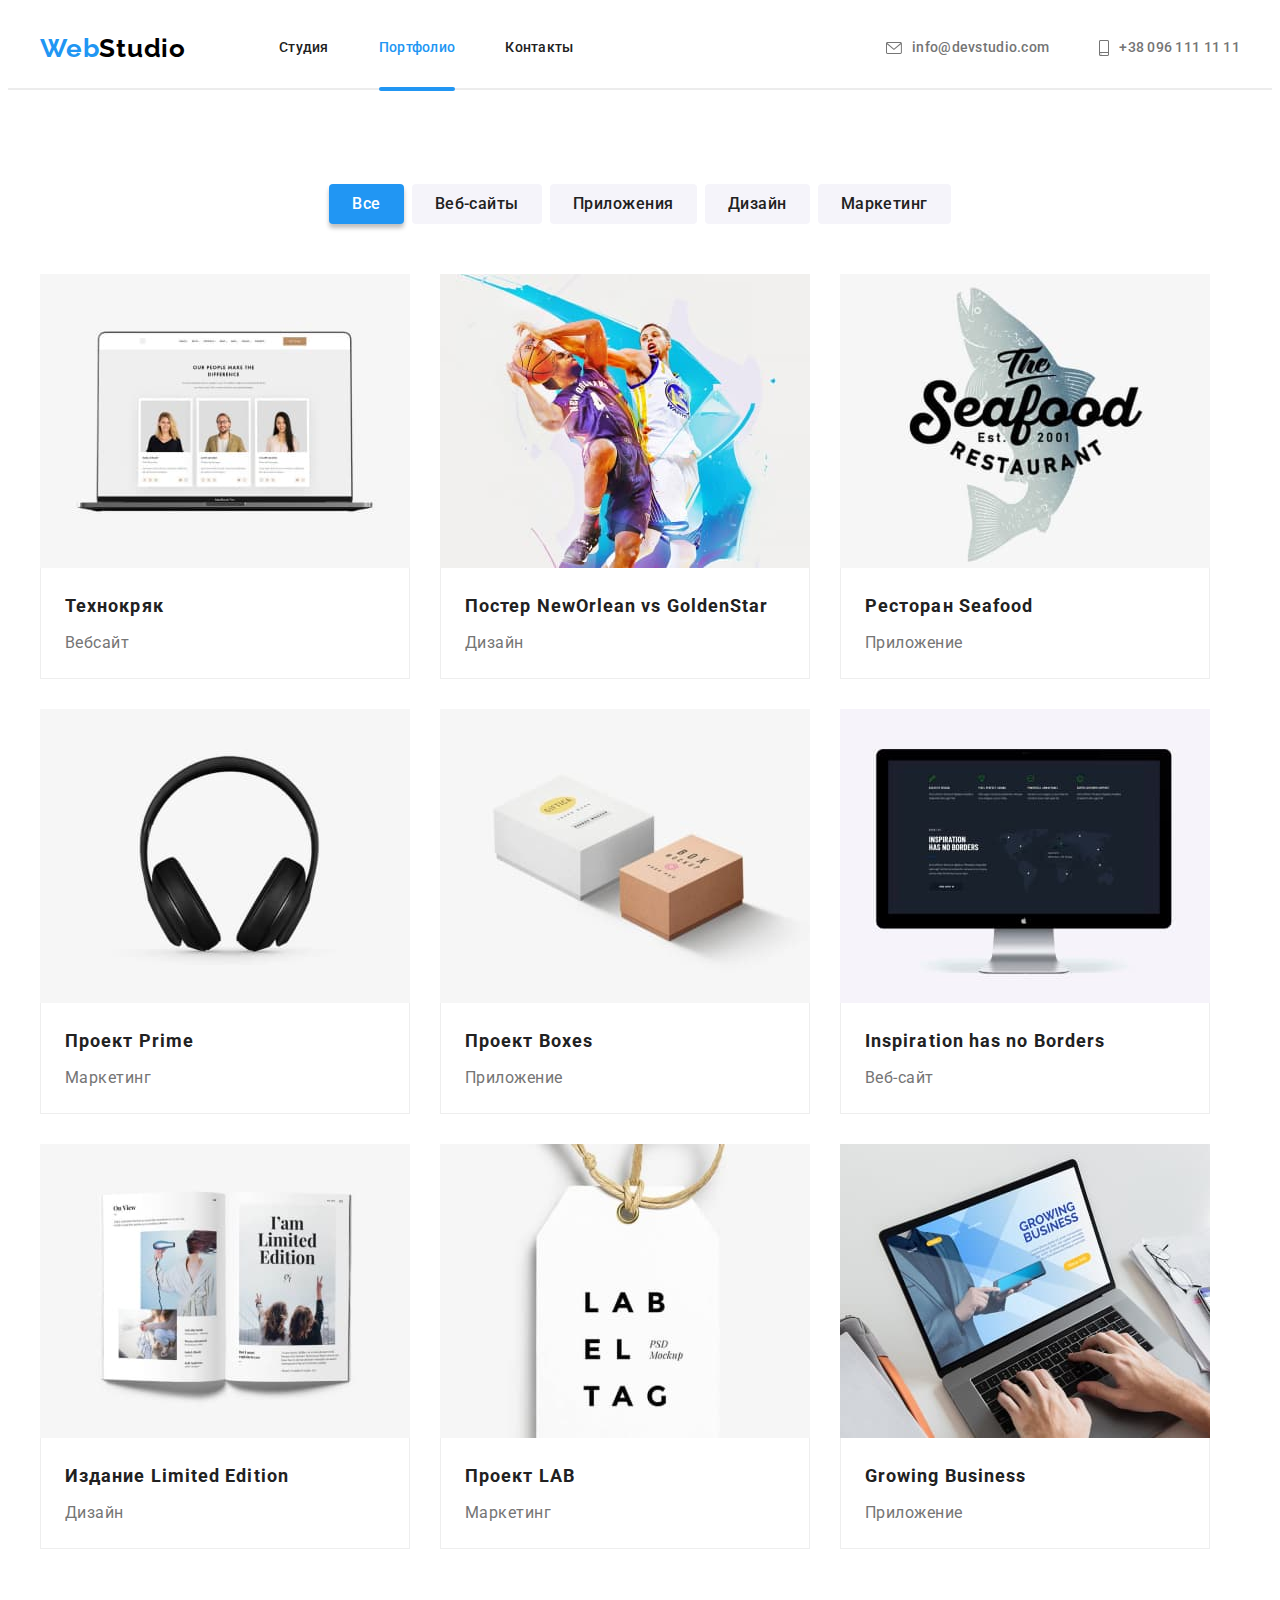
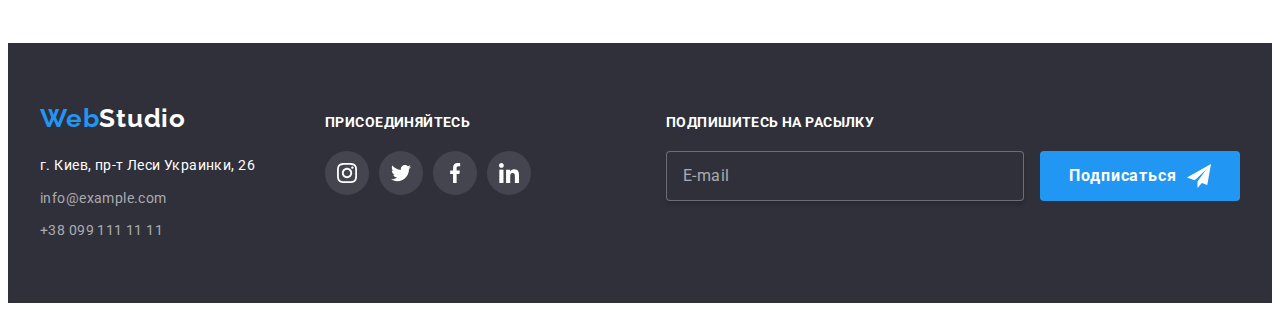
==== portfolio.html @ 34a13f5e "copy files from HW: 06" ====
<!DOCTYPE html>
<html lang="ru">
<head>
    <meta charset="UTF-8">
    <meta http-equiv="X-UA-Compatible" content="IE=edge">
    <meta name="viewport" content="width=device-width, initial-scale=1.0">
    <title>WebStudio</title>

    <link rel="preconnect" href="https://fonts.gstatic.com">

    <link href="https://fonts.googleapis.com/css2?family=Raleway:wght@700&family=Roboto:wght@400;500;700;900&display=swap" rel="stylesheet">

    <link rel="stylesheet" href="https://cdnjs.cloudflare.com/ajax/libs/modern-normalize/1.0.0/modern-normalize.min.css" integrity="sha512-ISS7cAi1PEhQ8jnbJpJZMd29NlhNj4AWYyLOSp2CE/CsHxTCu+r+t0D2yoJudVrd0/8fTVPUVDzY5Tvli75u/g==" crossorigin="anonymous" referrerpolicy="no-referrer" />
    
    <link rel="stylesheet" href="./CSS/styles.css">

    <link rel="stylesheet" href="./CSS/portfolio.css">

</head>
<body>
<!-- ============================== HEADER ============================== -->
    <header class="header">        
        <div class="inheader container">
            <a class="logo-link link" href="./index.html"> <span class="logo-accent">Web</span>Studio</a>
            <ul class="menu list">
                <li class="menu-item">
                    <a class="menu-link link" href="./index.html">Студия</a>
                </li>
                <li class="menu-item">
                    <a class="menu-link link currentpage current" href="./portfolio.html">Портфолио</a>
                </li>
                <li class="menu-item">
                    <a class="menu-link link" href="">Контакты</a>
                </li>
            </ul>
            <ul class="contacts list">                
                <li class="contacts-item">
                    <a class="contacts-link link" href="mailto:info@devstudio.com">
                        <svg class="icon-header" width="16" height="12">
                            <use href="./images/sprite.svg#icon-envelope"></use>
                        </svg>
                        info@devstudio.com
                    </a>
                </li>
                <li class="contacts-item">
                    <a class="contacts-link link" href="tel:+380961111111">
                        <svg class="icon-header" width="10" height="16">
                            <use href="./images/sprite.svg#icon-smartphone"></use>
                        </svg>
                        +38 096 111 11 11
                    </a>
                </li>
            </ul>  
        </div>
    </header>
<!-- ============================== END HEADER ============================== -->

    <main class="portfolio-main">
        <section class="projects">            
            <div class="container">
                <!-- NAVIGATION -->
                <ul class="wiev list">
                    <li class="wiev-item">
                        <button class="wiev-btn wiev-btn-current" type="button">Все</button> 
                    </li>
                    <li class="wiev-item">
                        <button class="wiev-btn" type="button">Веб-сайты</button> 
                    </li>
                    <li class="wiev-item">
                        <button class="wiev-btn" type="button">Приложения</button> 
                    </li>
                    <li class="wiev-item">
                        <button class="wiev-btn" type="button">Дизайн</button> 
                    </li>
                    <li class="wiev-item">
                        <button class="wiev-btn" type="button">Маркетинг</button> 
                    </li>
    
                </ul>
                
            <!-- ============================== PROJECTS ============================== -->
                <h2 class="projects-title">Проекты</h2>
                <ul class="projects-list list">


                    <li class="projects-list-item">
                        <a href="#" class="projects-list-item-link link">
                            <div class="projects-item-wrapper">
                                <img class="projects-img" 
                                src="./images/portfolio/portfolio-img1.jpg"
                                alt="Страница вебсайта"
                                >
                                <div class="project-item-overlay">
                                    <p class="project-overlay-text">
                                        Технокряк это современная площадка распространения коронавируса. Компании используют эту платформу для цифрового шпионажа и атак на защищенные сервера конкурентов.
                                    </p>
                                </div>
                            </div>
                            <div class="projects-img-thumb">
                                <h3 class="projects-img-title">Технокряк</h3>
                                <p class="projects-img-text">Вебсайт</p>
                            </div>
                        </a>
                    </li>


                    <li class="projects-list-item">
                        <a href="#" class="projects-list-item-link link">
                            <div class="projects-item-wrapper">
                                <img class="projects-img" 
                                src="./images/portfolio/portfolio-img2.jpg"
                                alt="Два баскетболиста"
                                >
                                <div class="project-item-overlay">
                                    <p class="project-overlay-text">
                                        Технокряк это современная площадка распространения коронавируса. Компании используют эту платформу для цифрового шпионажа и атак на защищенные сервера конкурентов.
                                    </p>
                                </div>
                            </div>
                            <div class="projects-img-thumb">
                                <h3 class="projects-img-title">Постер NewOrlean vs GoldenStar </h3>
                                <p class="projects-img-text">Дизайн</p>
                            </div>
                        </a>
                    </li>


                   
                    <li class="projects-list-item">
                        <a href="#" class="projects-list-item-link link">
                            <div class="projects-item-wrapper">
                                <img class="projects-img" 
                                src="./images/portfolio/portfolio-img3.jpg"
                                alt="Логотип ресторана Seafood"
                                >
                                <div class="project-item-overlay">
                                    <p class="project-overlay-text">
                                        Технокряк это современная площадка распространения коронавируса. Компании используют эту платформу для цифрового шпионажа и атак на защищенные сервера конкурентов.
                                    </p>
                                </div>
                            </div>
                            <div class="projects-img-thumb">
                                <h3 class="projects-img-title">Ресторан Seafood</h3>
                                <p class="projects-img-text">Приложение</p>
                            </div>
                        </a>
                    </li>


                    <li class="projects-list-item">
                        <a href="#" class="projects-list-item-link link">
                            <div class="projects-item-wrapper">
                                <img class="projects-img" 
                                src="./images/portfolio/portfolio-img4.jpg"
                                alt="Наушники"
                                >
                                <div class="project-item-overlay">
                                    <p class="project-overlay-text">
                                        Технокряк это современная площадка распространения коронавируса. Компании используют эту платформу для цифрового шпионажа и атак на защищенные сервера конкурентов.
                                    </p>
                                </div>
                            </div>
                            <div class="projects-img-thumb">
                                <h3 class="projects-img-title">Проект Prime</h3>
                                <p class="projects-img-text">Маркетинг</p>
                            </div>
                        </a>
                    </li>
                   
                   

                    <li class="projects-list-item">
                        <a href="#" class="projects-list-item-link link">
                            <div class="projects-item-wrapper">
                                <img class="projects-img" 
                                src="./images/portfolio/portfolio-img5.jpg"
                                alt="Две картонные коробочки"
                                >
                                <div class="project-item-overlay">
                                    <p class="project-overlay-text">
                                        Технокряк это современная площадка распространения коронавируса. Компании используют эту платформу для цифрового шпионажа и атак на защищенные сервера конкурентов.
                                    </p>
                                </div>
                            </div>
                            <div class="projects-img-thumb">
                                <h3 class="projects-img-title">Проект Boxes</h3>
                                <p class="projects-img-text">Приложение</p>
                            </div>
                        </a>
                    </li>

            

                    <li class="projects-list-item">
                        <a href="#" class="projects-list-item-link link">
                            <div class="projects-item-wrapper">
                                <img class="projects-img" 
                                src="./images/portfolio/portfolio-img6.jpg"
                                alt="Монитор компьютера"
                                >
                                <div class="project-item-overlay">
                                    <p class="project-overlay-text">
                                        Технокряк это современная площадка распространения коронавируса. Компании используют эту платформу для цифрового шпионажа и атак на защищенные сервера конкурентов.
                                    </p>
                                </div>
                            </div>
                            <div class="projects-img-thumb">
                                <h3 class="projects-img-title">Inspiration has no Borders</h3>
                                <p class="projects-img-text">Веб-сайт</p>
                            </div>
                        </a>
                    </li>
                    

                    <li class="projects-list-item">
                        <a href="#" class="projects-list-item-link link">
                            <div class="projects-item-wrapper">
                                <img class="projects-img" 
                                src="./images/portfolio/portfolio-img7.jpg"
                                alt="Открытая книга"
                                >
                                <div class="project-item-overlay">
                                    <p class="project-overlay-text">
                                        Технокряк это современная площадка распространения коронавируса. Компании используют эту платформу для цифрового шпионажа и атак на защищенные сервера конкурентов.
                                    </p>
                                </div>
                            </div>
                            <div class="projects-img-thumb">
                                <h3 class="projects-img-title">Издание Limited Edition</h3>
                                <p class="projects-img-text">Дизайн</p>
                            </div>
                        </a>
                    </li> 
                    
                    
                    
                    <li class="projects-list-item">
                        <a href="#" class="projects-list-item-link link">
                            <div class="projects-item-wrapper">
                                <img class="projects-img" 
                                src="./images/portfolio/portfolio-img8.jpg"
                                alt="Тэг с надписью LAB EL TAG"
                                >
                                <div class="project-item-overlay">
                                    <p class="project-overlay-text">
                                        Технокряк это современная площадка распространения коронавируса. Компании используют эту платформу для цифрового шпионажа и атак на защищенные сервера конкурентов.
                                    </p>
                                </div>
                            </div>
                            <div class="projects-img-thumb">
                                <h3 class="projects-img-title">Проект LAB</h3>
                                <p class="projects-img-text">Маркетинг</p>
                            </div>
                        </a>
                    </li> 



                    <li class="projects-list-item">
                        <a href="#" class="projects-list-item-link link">
                            <div class="projects-item-wrapper">
                                <img class="projects-img" 
                                src="./images/portfolio/portfolio-img9.jpg"
                                alt="Ноутбук"
                                >
                                <div class="project-item-overlay">
                                    <p class="project-overlay-text">
                                        Технокряк это современная площадка распространения коронавируса. Компании используют эту платформу для цифрового шпионажа и атак на защищенные сервера конкурентов.
                                    </p>
                                </div>
                            </div>
                            <div class="projects-img-thumb">
                                <h3 class="projects-img-title">Growing Business</h3>
                                <p class="projects-img-text">Приложение</p>
                            </div>
                        </a>
                    </li>                                     
                    
                    
                   
                    
                </ul>
            </div>
            <!-- ============================== END PROJECTS ============================== -->
        </section>
    </main>

    <!-- ============================== FOOTER ============================== -->

    <footer class="footer">
        <div class="container">
            <!-- <div class="footer-content"> -->
                <div class="footer-address">
                    <a class="logo-link link" href="./index.html"> <span class="logo-accent">Web</span>Studio</a>
                    <address class="adr">
                        <ul class="adr-list list">
                            <li class="adr-item">
                                <a class="adr-contact link adr-map" href="https://goo.gl/maps/uvsgUwdAActYUTXB9" target="_blank" rel="noopener noreferrer">
                                г. Киев, пр-т Леси Украинки, 26</a>
                            </li>
                            <li class="adr-item">
                                <a class="adr-contact link" href="mailto:info@example.com">info@example.com</a>
                            </li>
                            <li class="adr-item ">
                                <a class="adr-contact link" href="tel:+380991111111">+38 099 111 11 11</a>
                            </li>
                        </ul>
                    </address>
                </div>
                <div class="footer-join">
                    <p class="join-title">Присоединяйтесь</p>
                    <ul class="socialmedia-list media-list-footer list">
                        <li class="socialmedia-item">
                            <a href="#" class="socialmedia-link  media-link-footer">
                                <svg class="icon-socialmedia-footer icon-media-footer">
                                    <use href="./images/sprite.svg#icon-instagram"></use>
                                </svg>
                            </a>                                     
                        </li>
                        <li class="socialmedia-item">
                            <a href="#" class="socialmedia-link media-link-footer">
                                <svg class="icon-socialmedia-footer icon-media-footer">
                                    <use href="./images/sprite.svg#icon-twitter"></use>
                                </svg>
                            </a>                                    
                        </li>
                        <li class="socialmedia-item">
                            <a href="#" class="socialmedia-link media-link-footer">
                                <svg class="icon-socialmedia-footer icon-media-footer">
                                    <use href="./images/sprite.svg#icon-facebook"></use>
                                </svg>
                            </a>                                    
                        </li>
                        <li class="socialmedia-item">
                            <a href="#" class="socialmedia-link media-link-footer">
                                <svg class="icon-socialmedia-footer icon-media-footer">
                                    <use href="./images/sprite.svg#icon-linkedin"></use>
                                </svg>
                            </a>
                        </li>
                    </ul>
                </div>
                
                <div class="footer-subscribe">
                    <form class="subscribe">
                        <label for="subscribe-email" class="subscribe-title join-title">
                        Подпишитесь на расылку
                        </label>
                        <div class="input-wrapper">
                            <input type="email" class="subscribe-input" name="subscribe-email" id="subscribe-email" placeholder="E-mail">
                            <button class="modal-btn" type="submit">
                                <span class="modal-btn-title">Подписаться</span> 
                                <svg class="modal-btn-icon">
                                    <use href="./images/sprite.svg#icon-send"></use>
                                </svg>
                            </button>
                        </div>
                    </form>
                </div>
                
            <!-- </div> -->
        </div>
    </footer>
    <!-- ============================== END FOOTER ============================== --> 
    
</body>
</html>
---- CSS/styles.css ----
/* transition: opacity 250ms cubic-bezier(0.4, 0, 0.2, 1); */


:root{
    --main-font: 'Roboto', sans-serif;
    --second-font: 'Raleway', sans-serif;
    --main-color: #212121;
    --second-color: #757575;
    --accent-color: #2196F3;
    --bghero-color: #2F303A;
    --hero-title-color: #FFFFFF;
    --modal-btn-accent-color: #188CE8;
    --thumb-bg-color: #f5f4fa;
    --icon-socialmedia-color: #afb1b8;
    --footer-bg-color: #2F303A;
    --footer-logolink-color: white;
    --adr-contact-color: rgba(255, 255, 255, 60%);
    --media-item-footer-bg-color: rgba(255, 255, 255, 0.1);
    --logo-link-color: #000000;
    --works-img-overlay-bgcolor: rgba(47, 48, 58, 0.8);
    --modal-backdrop-bgcolor: rgba(0, 0, 0, 0.5);
    --header-border-color: #ECECEC;

    --project-item-gap: 30px;
}
.visually-hidden {
    position: absolute;
    width: 1px;
    height: 1px;
    margin: -1px;
    padding: 0;
    overflow: hidden;
    border: 0;
    clip: rect(0 0 0 0)
}


h1,h2,h3,h4,h5,h6,p{
    margin-top: 0px;
    margin-bottom: 0px;
}

ul,ol{
    margin-top: 0px;
    margin-bottom: 0px;
    padding-left: 0px;
}

img{
    display: block;
}

.list{
    list-style: none;
    padding: 0px;
    margin: 0px;
}
.link{
    text-decoration: none;
    
}

.container{
    width: 1200px;
    padding-left: 15px;
    padding-right: 15px;
    margin: 0 auto;
}
/* ============================== BODY ==============================*/
body{
    font-family: var(--main-font);
}
/* ============================== END BODY ==============================*/

/* ============================== HEADER ==============================*/

.inheader{
    display: flex;
    align-items: center;
}

.logo-link{
    font-family: var(--second-font);
    font-weight: 700;
    font-size: 26px;
    line-height: 1.19; 
    letter-spacing: 0.03em;
    color:var(--logo-link-color);
    padding: 24px 0px;
}

.logo-accent{
    color: var(--accent-color);
}

.menu{
    display: flex;
    margin-left: 93px;
}

.menu-item{
    position: relative;
}

.menu-link{
    display: block;
    padding-top: 32px;
    padding-bottom: 32px;

    font-family: var(--main-font);
    font-weight: 500;
    font-size: 14px;
    line-height: 1.14;
    letter-spacing: 0.02em;    
    color: var(--main-color);

    transition: color 250ms cubic-bezier(0.4, 0, 0.2, 1);
}

.menu-link::after{
    position: absolute;
    bottom: -3px;
    left: 0;

    content:'';
    display: inline-block;
    width: 100%;
    height: 4px;
    background-color: var(--accent-color);
    border-radius:2px;
    opacity: 0;
}

.currentpage.menu-link::after{
    opacity: 1;
}

.menu-item:not(:last-child){
    margin-right: 50px;
}

.menu-link:hover,
.menu-link:focus{
    color: var(--accent-color);

}

.contacts{
    display: flex;
    margin-left: auto;
}

.contacts-item + .contacts-item{
    margin-left: 50px;
}
.contacts-link{
    padding-top: 32px;
    padding-bottom: 32px;

    display: flex;
    align-items: center;

    font-family: var(--main-font);
    font-weight: 500;
    font-size: 14px;
    line-height: 1.14;
    letter-spacing: 0.02em;
    color: var(--second-color);

    transition: color 250ms cubic-bezier(0.4, 0, 0.2, 1);
}

.contacts-link:hover,
.contacts-link:focus{
    color: var(--accent-color);
}

.icon-header {
    fill: var(--second-color);
    margin-right: 10px
}

.contacts-link:hover .icon-header,
.contacts-link:focus .icon-header {
    fill: currentColor;
}

.current {
    pointer-events: none;
    color: var(--accent-color);
}

.header {
    border-bottom: 2px solid var(--header-border-color);
}
/* ============================== END HEADER ==============================*/


/* ============================== HERO ==============================*/
.hero{
    position: relative;

    background-color: var(--bghero-color);
    text-align: center;
    padding-top: 200px;
    padding-bottom: 200px;
    width: 100%;
    background-image: 
        linear-gradient(
            rgba(47, 48, 58, 0.4), 
            rgba(47, 48, 58, 0.4)),
        url(../images/hero/bg-picture.png);
    background-repeat: no-repeat;
    background-position: center;
    background-size: cover;
    width: 1600px;
    margin: 0 auto;
}

.hero-title{
    margin-bottom: 30px;

    font-weight: 900;
    font-size: 44px;
    line-height: 1.36;
    letter-spacing: 0.06em;
    text-transform: uppercase;
    color:var(--hero-title-color);
}

.modal-btn {
    display: inline-flex;
    justify-content: center;
    align-items:center;
    
    width: 200px;
    height: 50px;

    padding-top: 10px;
    padding-bottom: 10px;

    font-family: var(--main-font);
    cursor: pointer;
    font-weight: 700;
    font-size: 16px;
    line-height: 1.875;
    letter-spacing: 0.06em;
    color: var(--hero-title-color);
    background-color: var(--accent-color);
    border: 1px solid transparent;
    border-radius: 4px;

    transition: background-color 250ms cubic-bezier(0.4, 0, 0.2, 1);

}

.modal-btn:hover,
.modal-btn:focus {
    background-color: var(--modal-btn-accent-color);
}
/* ============================== END HERO ==============================*/

/* ============================== ADVANTANGES ==============================*/
.advantages{  
    padding-top: 94px;  
    padding-bottom: 94px;
}
.advantages-list{
    display: flex;
}

.advantages-item{
    width:270px;
}
.advantages-item:not(:first-child){
    margin-left: 30px;

}

.thumb {
    margin-bottom: 30px;

    display: flex;
    width: 270px;
    height: 120px;
    background-color: var(--thumb-bg-color);
    border-radius: 4px;
    justify-content: center;
    align-items: center;
}

.advantages-item-title{
    margin-bottom: 10px;

    font-weight: 700;
    font-size: 14px;
    line-height: 1.14;
    letter-spacing: 0.03em;
    text-transform: uppercase;
}

.advantages-item-text{
    font-weight: 400;
    font-size: 14px;
    line-height: 1.71;
    letter-spacing: 0.03em;
    color: var(--second-color);
}

.icon-advantages {
    width: 70px;
    height: 70px;
    display: flex;
}
/* ============================== END ADVANTANGES ==============================*/

/* ==============================WHAT-WE-DO ==============================*/
.works{
    padding-bottom: 94px;    
}
.works-list{
    display: flex;
}
.section-title{
    margin-bottom: 50px;
    
    font-weight: 700;
    font-size: 36px;
    line-height: 1.16;
    text-align: center;
    letter-spacing: 0.03em;
    color: var(--main-color);
}

.workrs-item{
    position: relative;
}

.workrs-item:not(:last-child){
    margin-right: 30px;
}

.works-img-overlay{
    position: absolute;
    bottom: 0;
    left: 0;

    font-family: var(--main-font);
    font-weight: 700;
    font-size: 14px;
    line-height: 1.14;
    letter-spacing: 0.03em;
    text-transform: uppercase;

    display: flex;
    justify-content: center;
    align-items: center;
    width: 100%;
    height: 70px;
    background-color: var(--works-img-overlay-bgcolor);
    color:var(--hero-title-color);
}

/* ==============================END WHAT-WE-DO ==============================*/

/* ==============================TEAM ==============================*/
.team{
    background-color: var(--thumb-bg-color);
    padding-bottom: 94px;
    padding-top: 94px;
}

.team-list{
    display: flex;
}

.team-item{
    background-image: url(../images/team/team-bg.png);
    /* background-size: cover; */
    background-position:center;
    width: 270px;
    height: 428px;
}

.team-item:not(:last-child){
    margin-right: 30px;
}

.team-img-thumb{
    padding: 30px 32px;
}

.team-img-title{
    margin-bottom: 10px;

    font-weight: 500;
    font-size: 16px;
    line-height: 1.18;
    text-align: center;
    letter-spacing: 0.03em;
    color: var(--main-color);
}

.team-img-text{
    margin-bottom: 16px;
    font-weight: 400;
    font-size: 16px;
    line-height: 1.18;
    text-align: center;
    letter-spacing: 0.03em;
    color: var(--second-color);
}

.socialmedia-list {
    display: flex;
}

.socialmedia-item:not(:first-child){
    margin-left: 10px;
}

.socialmedia-link {
    display: flex;
    justify-content: center;
    align-items: center;

    width: 44px;
    height: 44px;
    border-radius: 50%;

    transition: background-color 250ms cubic-bezier(0.4, 0, 0.2, 1);
}

.socialmedia-link:hover,
.socialmedia-link:focus {
    outline: none;
    background-color: var(--accent-color);
}

.socialmedia-link:hover .icon-socialmedia,
.socialmedia-link:focus .icon-socialmedia {
    fill: var(--hero-title-color);
}

.icon-socialmedia {
    width: 20px;
    height: 20px;
    fill: var(--icon-socialmedia-color);

    transition: fill 250ms cubic-bezier(0.4, 0, 0.2, 1);
}
/* ==============================END TEAM ==============================*/

/* ============================== CLIENTS ==============================*/
.clients{
    padding-top: 94px;
    padding-bottom: 94px;
}

.clients-list{
    display: flex;
}

.clients-logo:not(:first-child){
    margin-left: 30px;
}

.clients-link{
    width: 170px;
    height: 92px;

    display: flex;
    justify-content: center;
    align-items: center;
    border: 1px var(--icon-socialmedia-color) solid;
    border-radius: 4px;

    transition: border 250ms cubic-bezier(0.4, 0, 0.2, 1);
}

.clients-link:hover,
.clients-link:focus{
    outline: none;
    border: 1px var(--accent-color) solid;
}

.clients-link:hover .icon-clients,
.clients-link:focus .icon-clients {
    fill: var(--accent-color);
}
.icon-clients{
    width: 106px;
    height: 60px;
    fill: var(--icon-socialmedia-color);

    transition: fill 250ms cubic-bezier(0.4, 0, 0.2, 1);
}
/* ==============================END CLIENTS ==============================*/

/* ============================== FOOTER ============================== */
.footer{
    background-color: var(--footer-bg-color);
    display: flex;
    flex-direction: column;
    padding-top: 60px;
    padding-bottom: 60px;
}

.footer .logo-link{
    display: inline-block;
    margin-bottom: 20px;
    padding: 0;
    color:var(--footer-logolink-color);
}

.adr-item{
    font-style: normal;
}

.adr-item:not(:last-child){
    margin-bottom: 9px;
}

.adr-contact{
    font-weight: 400;
    font-size: 14px;
    line-height: 1.71;
    letter-spacing: 0.03em;
    color: var(--adr-contact-color);

    transition: color 250ms cubic-bezier(0.4, 0, 0.2, 1);
}

.adr-contact:hover,
.adr-contact:focus{
    color: var(--accent-color);
}

.adr-map {
    color: var(--hero-title-color);
}

.footer>.container{
    display: flex;
    align-items:baseline;
}

.footer-join{  
    width: 206px;
    height: 80px;
    margin-left: 70px;
}

.join-title{
    margin-bottom: 20px;
    font-family: var(--main-font);
    font-weight: 700;
    font-size: 14px;
    line-height: 1.14;
    letter-spacing: 0.03em;
    text-transform: uppercase;
    color: var(--hero-title-color);
}

.media-list-footer {
    padding: 0;
}

.media-link-footer {
    background-color: var(--media-item-footer-bg-color);
}

.icon-media-footer {
    fill: var(--hero-title-color);
}

.icon-socialmedia-footer {
    width: 20px;
    height: 20px;
    fill: var(--hero-title-color);
}

.footer-subscribe{
    width: 574px;
    margin-left: auto;
}

.subscribe{
    display: flex;
    flex-direction: column;
    align-items: start;
}

.subscribe-title {
    cursor: pointer;
}

.subscribe-input{
    width: 358px;
    height: 50px;
    margin-right: 12px;
    padding-left: 16px;

    border: 1px solid rgba(255, 255, 255, 0.3);
    box-sizing: border-box;
    box-shadow: 0px 4px 4px rgba(0, 0, 0, 0.15);
    border-radius: 4px;

    color: var(--hero-title-color);
    background-color: var(--bghero-color);
}

.subscribe-input::placeholder {
    font-family: var(--main-font);
    font-style: normal;
    font-weight: normal;
    font-size: 16px;
    line-height: 1.25;
    letter-spacing: 0.03em;
    color: rgba(255, 255, 255, 0.6);
}

.modal-btn-title{
    margin-right: 10px;
}

.modal-btn-icon{
    width: 24px;
    height: 24px;
}

/* ============================== END FOOTER ============================== */


/* ============================== MODAL ============================== */
.backdrop {
    position: fixed;
    top: 0;
    left: 0;
    width: 100%;
    height: 100%;
    background-color:var(--modal-backdrop-bgcolor);
    z-index: 999;
    transition: opacity 250ms cubic-bezier(0.4, 0, 0.2, 1),
    visibility 250ms cubic-bezier(0.4, 0, 0.2, 1);
}

.backdrop.is-hidden {
    opacity: 0;
    visibility: hidden;
    pointer-events: none;
}

.modal {
    position: absolute;
    top: 50%;
    left: 50%;
    transform: translate(-50%, -50%) scale(1);

    padding: 40px;

    width: 528px;
    border-radius: 4px;
    background-color: #fff;
    box-shadow: 0px 1px 3px rgba(0, 0, 0, 0.12), 0px 1px 1px rgba(0, 0, 0, 0.14), 0px 2px 1px rgba(0, 0, 0, 0.2);

    transition: transform 250ms cubic-bezier(0.4, 0, 0.2, 1);
}

.backdrop.is-hidden .modal {
    transform: translate(-50%, -50%) scale(0);
}

.modal-closebutton {
    position: absolute;
    top: 8px;
    right: 8px;
    cursor: pointer;

    display: flex;
    justify-content: center;
    align-items: center;

    width: 30px;
    height: 30px;
    box-sizing: border-box;
    background:var(--hero-title-color);
    border: 1px solid rgba(0, 0, 0, 0.1);
    border-radius: 50%;
    box-shadow:
        0px 1px 3px rgba(0, 0, 0, 0.12),
        0px 1px 1px rgba(0, 0, 0, 0.14),
        0px 2px 1px rgba(0, 0, 0, 0.2);

    transition: box-shadow 250ms cubic-bezier(0.4, 0, 0.2, 1);

}

.modal-closebutton:hover,
.modal-closebutton:focus
{    
    box-shadow:none;
}

.modal-closebutton:hover .icon-close,
.modal-closebutton:focus .icon-close{
    fill: var(--accent-color);
}

.icon-close{
    width: 11px;
    height: 11px;
    transition: fill 250ms cubic-bezier(0.4, 0, 0.2, 1);
}
.modal-title{
    font-family: var(--main-font);
    font-style: normal;
    font-weight: 700;
    font-size: 20px;
    line-height: 1.15;
    text-align: center;
    letter-spacing: 0.03em;

    /* margin-top: 40px; */
    margin-bottom: 12px;

    color: #212121;
}

.form{
    display: flex;
    flex-direction: column;
    align-items:center;
}

.form-list{
    width: 100%;
    margin-bottom: 20px;
}

.form-field{
    display: flex;
    flex-direction: column;
    align-items: start;
    margin-bottom: 10px;   
}

.form-label{
    font-family: var(--main-font);
    font-weight: 400;
    font-size: 12px;
    line-height: 1.16;
    letter-spacing: 0.01em;
    color: var(--second-color);
    margin-bottom: 4px;    
}

.form-label:hover{
    cursor: pointer;
}

.input-wrapper{
    position: relative;
    width: 100%;
}

.input-wrapper:hover .form-input,
.input-wrapper:hover textarea {
    cursor: pointer;
}

.form-input:focus + .input-icon {
    fill: var(--accent-color);
}

.form-input{    
    width: 100%;
    height: 40px;
    border: 1px solid rgba(33, 33, 33, 0.2);
    border-radius: 4px;    
    padding-left: 41px;

    transition: border 250ms cubic-bezier(0.4, 0, 0.2, 1);
}

.form-input:focus{
    outline: none;
    border: 1px solid var(--accent-color);
}

.input-icon{
    padding: 0;
    position: absolute;
    top: 50%;
    left: 15px;
    transform: translateY(-50%);

    transition: fill 250ms cubic-bezier(0.4, 0, 0.2, 1);
}

textarea{
    resize: none;
    width: 100%;
    height: 120px;

    border: 1px solid rgba(33, 33, 33, 0.2);
    border-radius: 4px;
    padding: 12px 16px;

    transition: border 250ms cubic-bezier(0.4, 0, 0.2, 1);
}

textarea::placeholder{
    font-family: var(--main-font);
    font-weight: 400;
    font-size: 14px;
    line-height: 1.14;
    letter-spacing: 0.01em;

    color: rgba(117, 117, 117, 0.5);
}

textarea:hover{
    cursor: pointer;
}

textarea:focus{
    outline: none;
    border: 1px solid var(--accent-color);
}

.checkbox-field{
    position: relative;
    
    display: flex;  
    justify-content: end;

    margin-bottom: 30px;
}

.checkbox-label {
    
    margin-left: 22px;

    cursor: pointer;

    font-family: var(--main-font);
    font-weight: 400;
    font-size: 14px;
    line-height: 1.71;
    letter-spacing: 0.03em;
    color: var(--second-color);
}

.custom-checkbox{
    position: absolute;
    top: 50%;
    left: 0;
    transform: translateY(-50%);


    display: flex;
    justify-content: center;
    align-items: center;
    width: 16px;
    height: 15px;
    border: 2px solid rgba(33, 33, 33, 1);
    border-radius: 2px;

    transition: border 250ms cubic-bezier(0.4, 0, 0.2, 1), background-color 250ms cubic-bezier(0.4, 0, 0.2, 1);
}

.checkbox:focus + .checkbox-label>.custom-checkbox{
    border: 2px solid var(--accent-color);
}

.checkbox:checked +.checkbox-label>.custom-checkbox {
    background-color: var(--accent-color);
    border: 2px solid var(--accent-color);
}

.checkbox-link {
    color: var(--accent-color);
}

/* ============================== END MODAL ============================== */
---- CSS/portfolio.css ----
/* ============================== PAGE_NAVIGATION ============================== */

.projects {
    padding-top: 94px;
    padding-bottom: 94px;
}

.wiev {
    display: flex;
    justify-content: center;
    margin-bottom: 50px;
}

.wiev-btn {
    padding-top: 6px;
    padding-bottom: 6px;
    padding-left: 22px;
    padding-right: 22px;
    border-radius: 4px;
    border: 1px solid transparent;
    font-family: var(--main-font);
    font-weight: 500;
    font-size: 16px;
    line-height: 1.62;
    text-align: center;
    letter-spacing: 0.03em;
    color: var(--main-color);
    background: var(--thumb-bg-color);
    cursor: pointer;

    transition: color 250ms cubic-bezier(0.4, 0, 0.2, 1),
    background-color 250ms cubic-bezier(0.4, 0, 0.2, 1),
    box-shadow 250ms cubic-bezier(0.4, 0, 0.2, 1);
}

.wiev-item:not(:last-child) {
    margin-right: 8px;
}

.wiev-btn:hover,
.wiev-btn:focus {
    color: var(--hero-title-color);
    background: var(--accent-color);
    box-shadow: 0px 4px 4px rgba(0, 0, 0, 0.25);
    /* filter: drop-shadow(0px 4px 4px rgba(0, 0, 0, 0.25)); */
}

.wiev-btn-current {
    pointer-events: none;
    color: var(--hero-title-color);
    background: var(--accent-color);
    box-shadow: 0px 4px 4px rgba(0, 0, 0, 0.25);
    /* filter: drop-shadow(0px 4px 4px rgba(0, 0, 0, 0.25)); */
}

/* ============================== END PAGE_NAVIGATION ============================== */

/* ============================== PROJECTS ============================== */
.projects-title {
    display: none;
}

.projects-list {
    display: flex;
    flex-wrap: wrap;
    margin-top: calc(-1*var(--project-item-gap));
    margin-left: calc(-1*var(--project-item-gap));
}

.projects-list-item {    
    display: flex;
    flex-direction: column;
    margin-top: var(--project-item-gap);
    margin-left: var(--project-item-gap);
    flex-basis: calc(100%/3-var(--project-item-gap));

    background: var(--hero-title-color);
}

.projects-list-item-link{
    transition: box-shadow 250ms cubic-bezier(0.4, 0, 0.2, 1);
}

.projects-list-item-link:hover,
.projects-list-item-link:focus {
    cursor: pointer;

    box-shadow: 0px 1px 1px rgba(0, 0, 0, 0.12),
        0px 4px 4px rgba(0, 0, 0, 0.06),
        1px 4px 6px rgba(0, 0, 0, 0.16);
}


.projects-list-item-link:hover .project-item-overlay,
.projects-list-item-link:focus .project-item-overlay {
    transform: translateY(0%);    
}


.projects-item-wrapper {
    position: relative;    
    overflow: hidden;
}

.project-item-overlay{
    padding: 63px 24px;

    position: absolute;
    top: 0;
    left: 0;

    width: 100%;
    height: 100%;
    background-color: rgba(33, 150, 243, 0.9);

    transform: translateY(101%);
    transition: transform 250ms cubic-bezier(0.4, 0, 0.2, 1);

    /* overflow: hidden;     */
}

.project-overlay-text{
    font-family: var(--main-font);
    font-weight: 400;
    font-size: 18px;
    line-height: 1.55;
    letter-spacing: 0.03em;
    color: var(--hero-title-color);
}



.projects-img-thumb {
    padding: 20px 24px;

    border-left: 1px solid rgba(238, 238, 238, 1);
    border-right: 1px solid rgba(238, 238, 238, 1);
    border-bottom: 1px solid rgba(238, 238, 238, 1);
}

.projects-img-title {
    margin-bottom: 4px;

    font-weight: 700;
    font-size: 18px;
    line-height: 2;
    letter-spacing: 0.06em;
    color: var(--main-color);
}

.projects-img-text {

    font-weight: 400;
    font-size: 16px;
    line-height: 1.87;
    letter-spacing: 0.03em;
    color: var(--second-color);
}

/* ============================== END PROJECTS ============================== */
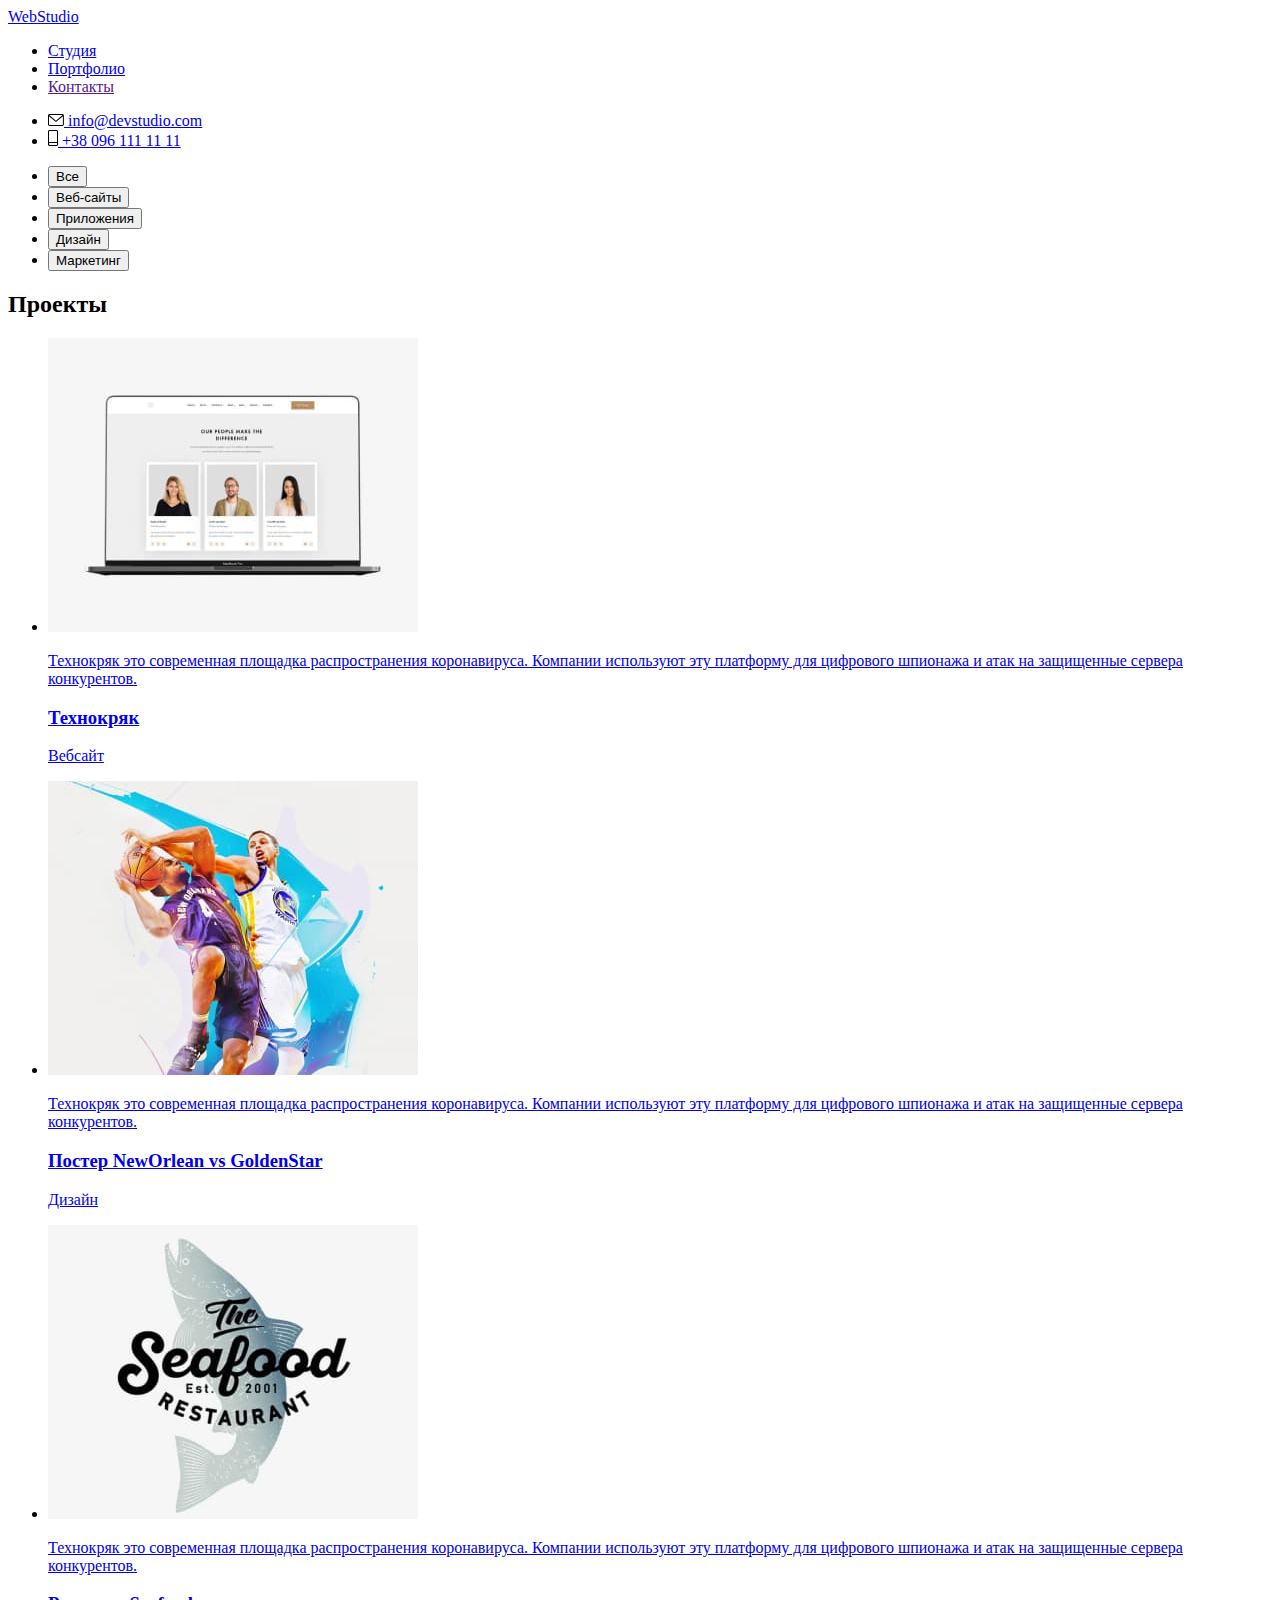
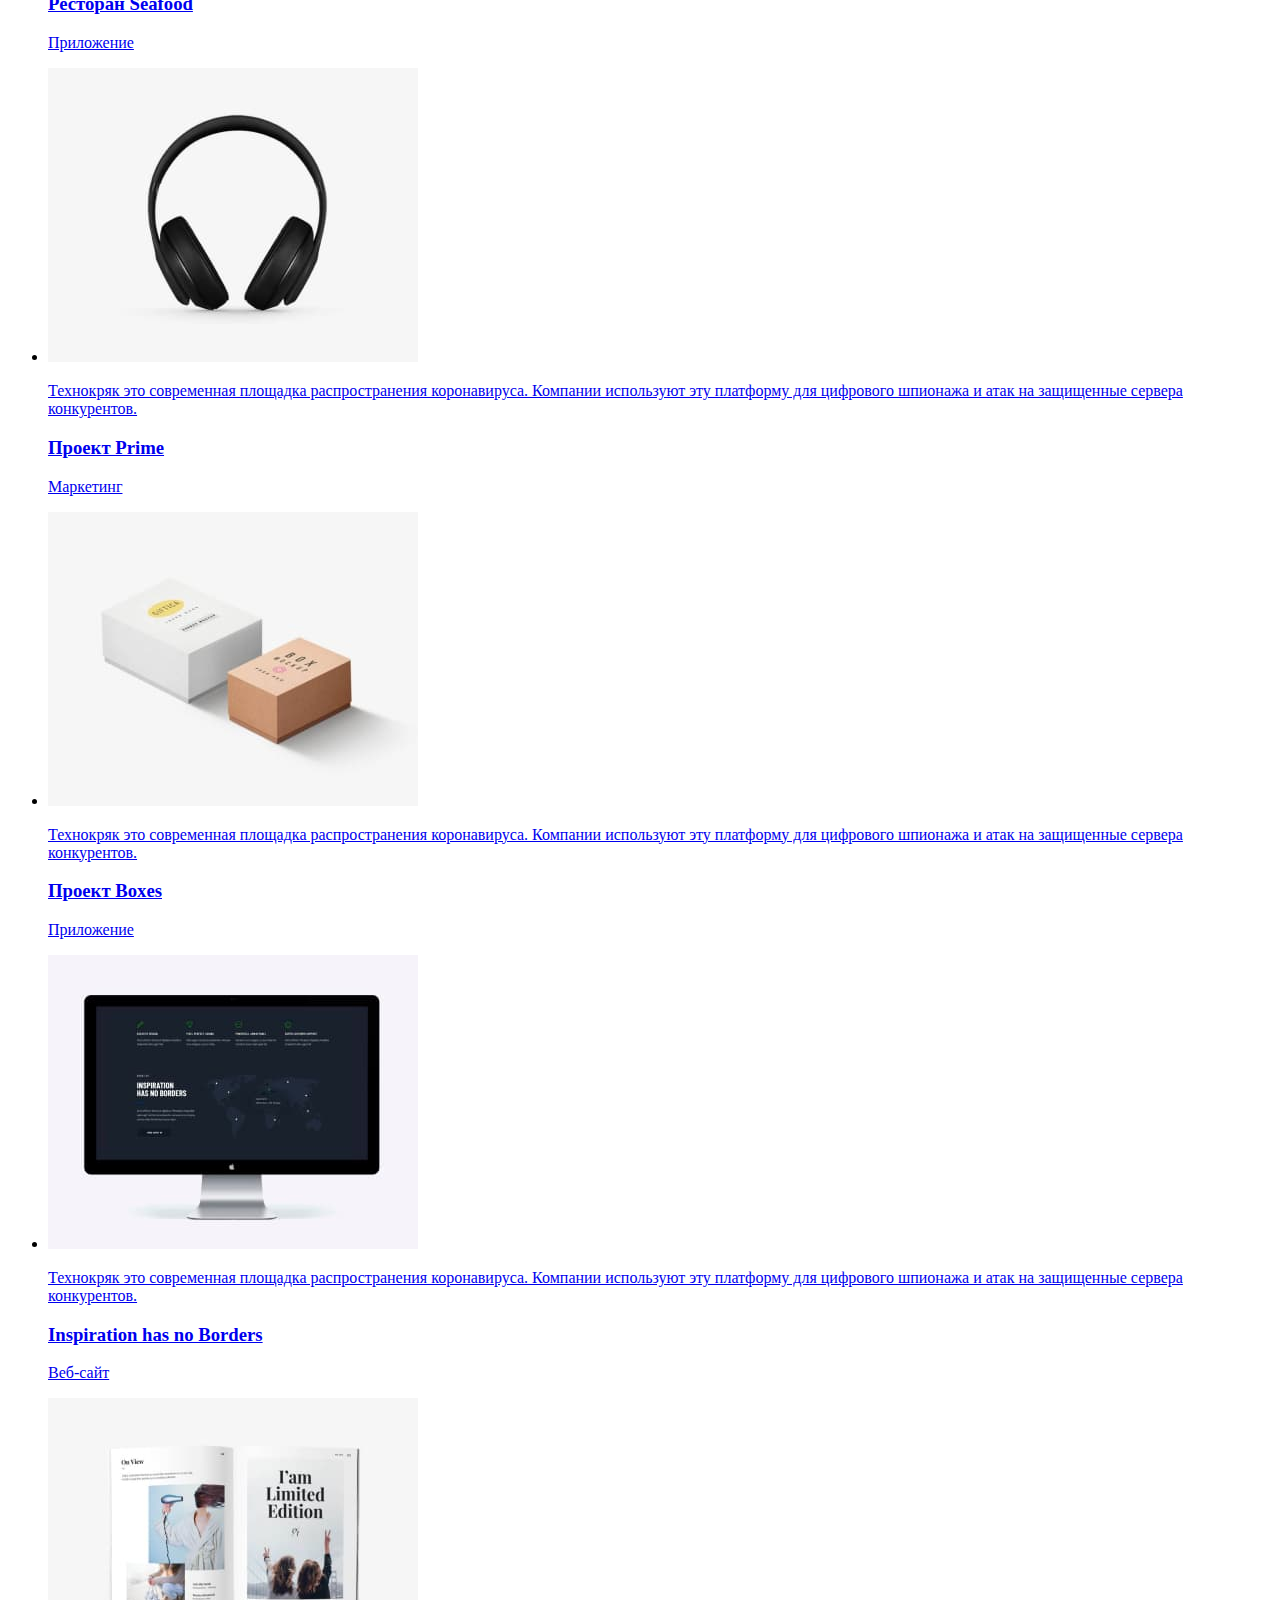
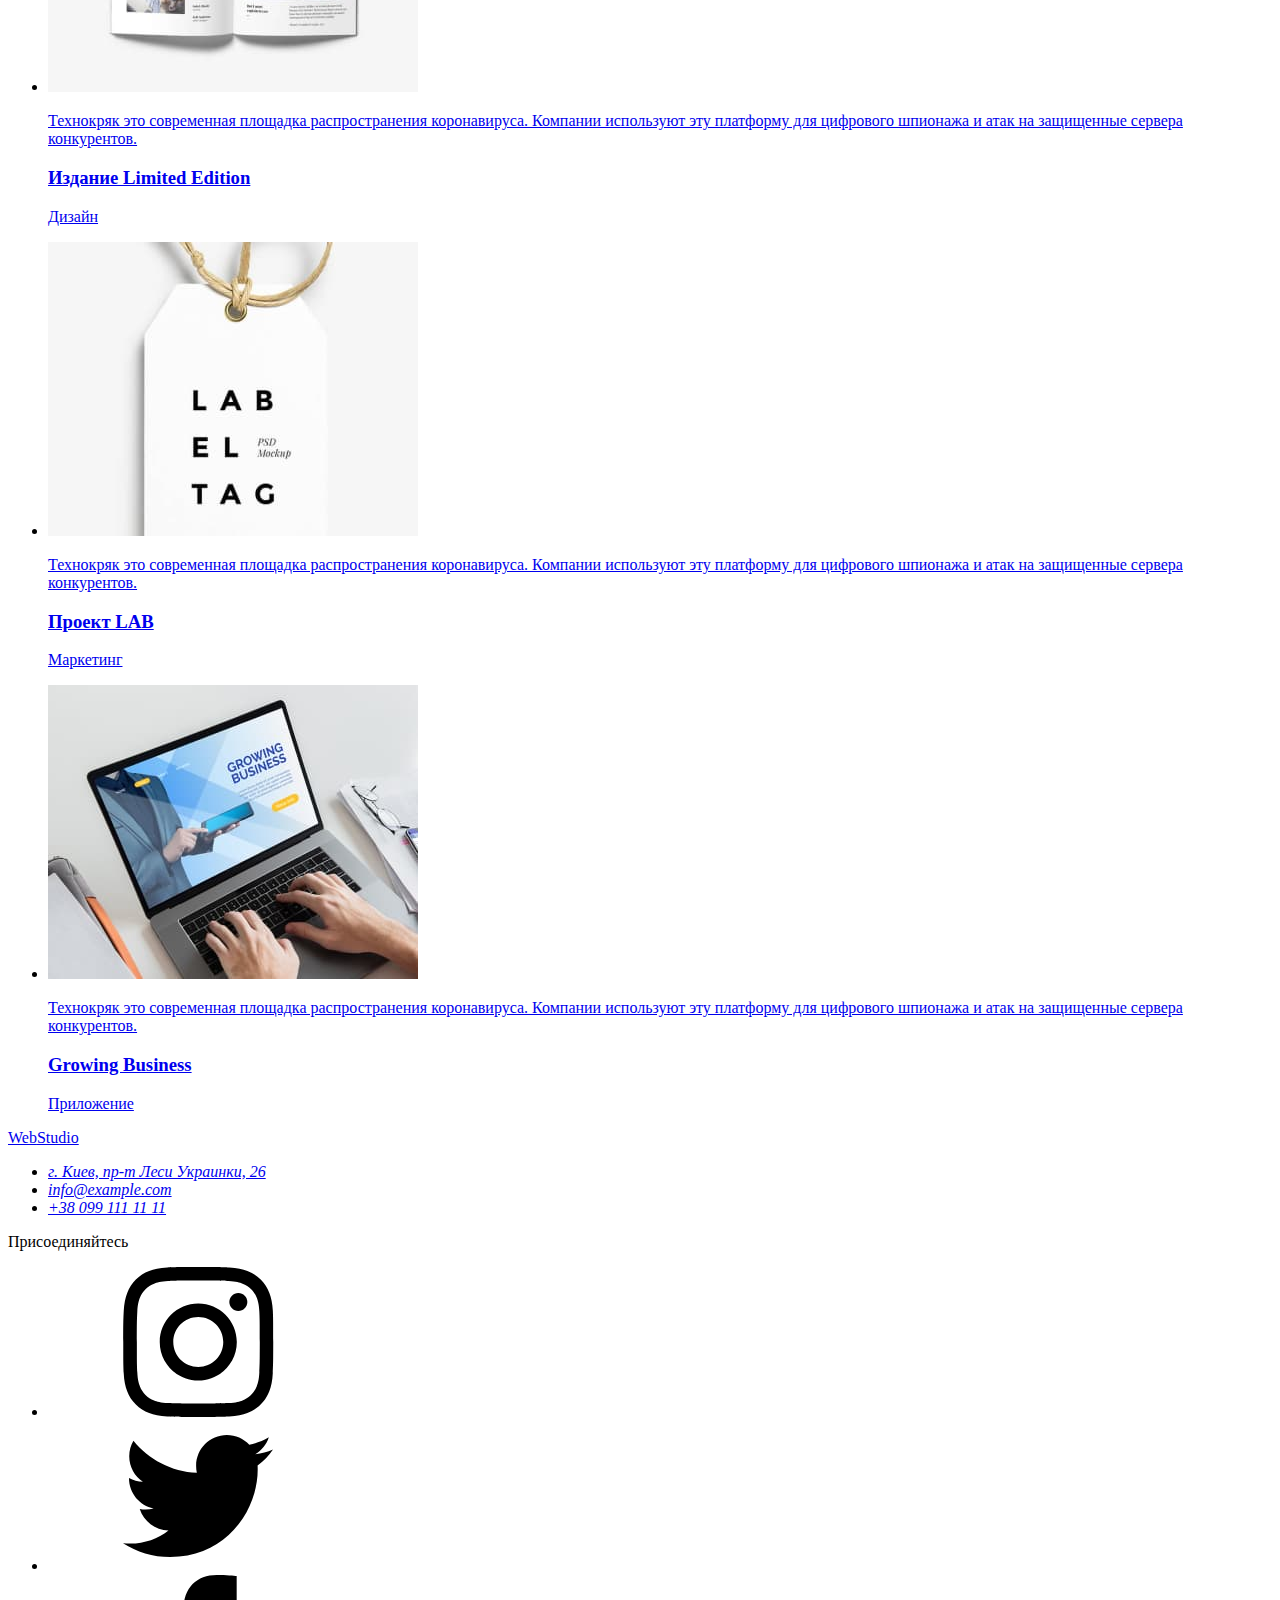
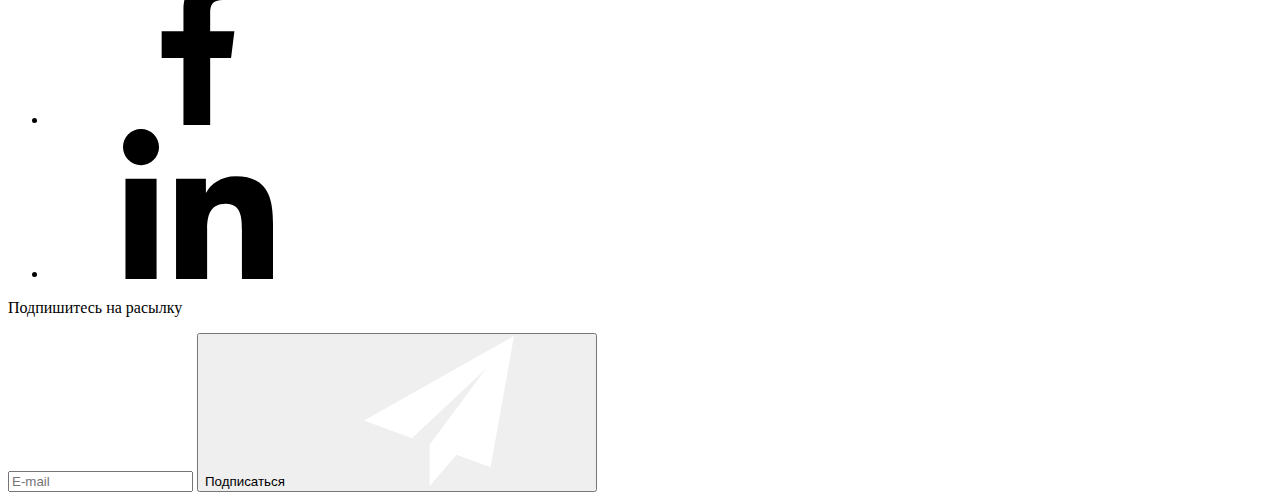
==== commit e85ea5ba: "commit 20.02.2022" ====
--- a/portfolio.html
+++ b/portfolio.html
@@ -1,367 +1,333 @@
 <!DOCTYPE html>
 <html lang="ru">
-<head>
-    <meta charset="UTF-8">
-    <meta http-equiv="X-UA-Compatible" content="IE=edge">
-    <meta name="viewport" content="width=device-width, initial-scale=1.0">
-    <title>WebStudio</title>
-
-    <link rel="preconnect" href="https://fonts.gstatic.com">
-
-    <link href="https://fonts.googleapis.com/css2?family=Raleway:wght@700&family=Roboto:wght@400;500;700;900&display=swap" rel="stylesheet">
-
-    <link rel="stylesheet" href="https://cdnjs.cloudflare.com/ajax/libs/modern-normalize/1.0.0/modern-normalize.min.css" integrity="sha512-ISS7cAi1PEhQ8jnbJpJZMd29NlhNj4AWYyLOSp2CE/CsHxTCu+r+t0D2yoJudVrd0/8fTVPUVDzY5Tvli75u/g==" crossorigin="anonymous" referrerpolicy="no-referrer" />
-    
-    <link rel="stylesheet" href="./CSS/styles.css">
-
-    <link rel="stylesheet" href="./CSS/portfolio.css">
-
-</head>
-<body>
-<!-- ============================== HEADER ============================== -->
-    <header class="header">        
-        <div class="inheader container">
-            <a class="logo-link link" href="./index.html"> <span class="logo-accent">Web</span>Studio</a>
-            <ul class="menu list">
-                <li class="menu-item">
-                    <a class="menu-link link" href="./index.html">Студия</a>
-                </li>
-                <li class="menu-item">
-                    <a class="menu-link link currentpage current" href="./portfolio.html">Портфолио</a>
-                </li>
-                <li class="menu-item">
-                    <a class="menu-link link" href="">Контакты</a>
-                </li>
-            </ul>
-            <ul class="contacts list">                
-                <li class="contacts-item">
-                    <a class="contacts-link link" href="mailto:info@devstudio.com">
-                        <svg class="icon-header" width="16" height="12">
-                            <use href="./images/sprite.svg#icon-envelope"></use>
-                        </svg>
-                        info@devstudio.com
-                    </a>
-                </li>
-                <li class="contacts-item">
-                    <a class="contacts-link link" href="tel:+380961111111">
-                        <svg class="icon-header" width="10" height="16">
-                            <use href="./images/sprite.svg#icon-smartphone"></use>
-                        </svg>
-                        +38 096 111 11 11
-                    </a>
-                </li>
-            </ul>  
-        </div>
-    </header>
-<!-- ============================== END HEADER ============================== -->
-
-    <main class="portfolio-main">
-        <section class="projects">            
+    <head>
+        <meta charset="UTF-8">
+        <meta http-equiv="X-UA-Compatible" content="IE=edge">
+        <meta name="viewport" content="width=device-width, initial-scale=1.0">
+        <title>WebStudio</title>
+
+        <link rel="preconnect" href="https://fonts.gstatic.com">
+
+        <link href="https://fonts.googleapis.com/css2?family=Raleway:wght@700&family=Roboto:wght@400;500;700;900&display=swap" rel="stylesheet">
+
+        <!-- <link rel="stylesheet" href="https://cdnjs.cloudflare.com/ajax/libs/modern-normalize/1.0.0/modern-normalize.min.css" integrity="sha512-ISS7cAi1PEhQ8jnbJpJZMd29NlhNj4AWYyLOSp2CE/CsHxTCu+r+t0D2yoJudVrd0/8fTVPUVDzY5Tvli75u/g==" crossorigin="anonymous" referrerpolicy="no-referrer" /> -->
+        
+        <link rel="stylesheet" href="./css/main.min.css">
+    </head>
+    <body>
+        <!-- ============================== HEADER ============================== -->
+        <header class="header">        
+            <div class="header__content container">
+                <a class="logo link" href="./index.html"> <span class="logo logo_accent">Web</span>Studio</a>
+                <ul class="nav list">
+                    <li class="nav__item">
+                        <a class="nav__link link" href="./index.html">Студия</a>
+                    </li>
+                    <li class="nav__item">
+                        <a class="nav__link nav__link_curentpage link" href="./portfolio.html">Портфолио</a>
+                    </li>
+                    <li class="nav__item">
+                        <a class="nav__link link" href="">Контакты</a>
+                    </li>
+                </ul>
+                <ul class="header-contacts list">                
+                    <li class="header-contacts__item">
+                        <a class="header-contacts__link link" href="mailto:info@devstudio.com">
+                            <svg class="header-contacts__icon" width="16" height="12">
+                                <use href="./images/sprite.svg#icon-envelope"></use>
+                            </svg>
+                            info@devstudio.com
+                        </a>
+                    </li>
+                    <li class="header-contacts__item">
+                        <a class="header-contacts__link link" href="tel:+380961111111">
+                            <svg class="header-contacts__icon" width="10" height="16">
+                                <use href="./images/sprite.svg#icon-smartphone"></use>
+                            </svg>
+                            +38 096 111 11 11
+                        </a>
+                    </li>
+                </ul>  
+            </div>
+        </header>
+        <!-- ============================== END HEADER ============================== -->
+
+        <main class="portfolio-main">
+            <section class="projects">            
+                <div class="container">
+                    <!-- =================================NAVIGATION -->
+                    <ul class="projects-nav__wiev list">
+                        <li class="projects-nav__item">
+                            <button class="projects-nav__btn projects-nav__btn_current" type="button">Все</button> 
+                        </li>
+                        <li class="projects-nav__item">
+                            <button class="projects-nav__btn" type="button">Веб-сайты</button> 
+                        </li>
+                        <li class="projects-nav__item">
+                            <button class="projects-nav__btn" type="button">Приложения</button> 
+                        </li>
+                        <li class="projects-nav__item">
+                            <button class="projects-nav__btn" type="button">Дизайн</button> 
+                        </li>
+                        <li class="projects-nav__item">
+                            <button class="projects-nav__btn" type="button">Маркетинг</button> 
+                        </li>
+        
+                    </ul>
+
+                    <!-- ============================== PROJECTS ============================== -->
+                    <h2 class="projects__title">Проекты</h2>
+                    <ul class="projects__list list">
+                        <li class="projects__item">
+                            <a href="#" class="projects__link link">
+                                <div class="projects__wrapper">
+                                    <img class="projects__img" 
+                                    src="./images/portfolio/portfolio-img1.jpg"
+                                    alt="Страница вебсайта"
+                                    >
+                                    <div class="projects__overlay">
+                                        <p class="projects__text">
+                                            Технокряк это современная площадка распространения коронавируса. Компании используют эту платформу для цифрового шпионажа и атак на защищенные сервера конкурентов.
+                                        </p>
+                                    </div>
+                                </div>
+                                <div class="projects__img-thumb">
+                                    <h3 class="projects__img-title">Технокряк</h3>
+                                    <p class="projects__img-text">Вебсайт</p>
+                                </div>
+                            </a>
+                        </li>
+                        <li class="projects__item">
+                            <a href="#" class="projects__link link">
+                                <div class="projects__wrapper">
+                                    <img class="projects__img" 
+                                    src="./images/portfolio/portfolio-img2.jpg"
+                                    alt="Два баскетболиста"
+                                    >
+                                    <div class="projects__overlay">
+                                        <p class="projects__text">
+                                            Технокряк это современная площадка распространения коронавируса. Компании используют эту платформу для цифрового шпионажа и атак на защищенные сервера конкурентов.
+                                        </p>
+                                    </div>
+                                </div>
+                                <div class="projects__img-thumb">
+                                    <h3 class="projects__img-title">Постер NewOrlean vs GoldenStar </h3>
+                                    <p class="projects__img-text">Дизайн</p>
+                                </div>
+                            </a>
+                        </li>                    
+                        <li class="projects__item">
+                            <a href="#" class="projects__link link">
+                                <div class="projects__wrapper">
+                                    <img class="projects__img" 
+                                    src="./images/portfolio/portfolio-img3.jpg"
+                                    alt="Логотип ресторана Seafood"
+                                    >
+                                    <div class="projects__overlay">
+                                        <p class="projects__text">
+                                            Технокряк это современная площадка распространения коронавируса. Компании используют эту платформу для цифрового шпионажа и атак на защищенные сервера конкурентов.
+                                        </p>
+                                    </div>
+                                </div>
+                                <div class="projects__img-thumb">
+                                    <h3 class="projects__img-title">Ресторан Seafood</h3>
+                                    <p class="projects__img-text">Приложение</p>
+                                </div>
+                            </a>
+                        </li>
+                        <li class="projects__item">
+                            <a href="#" class="projects__link link">
+                                <div class="projects__wrapper">
+                                    <img class="projects__img" 
+                                    src="./images/portfolio/portfolio-img4.jpg"
+                                    alt="Наушники"
+                                    >
+                                    <div class="projects__overlay">
+                                        <p class="projects__text">
+                                            Технокряк это современная площадка распространения коронавируса. Компании используют эту платформу для цифрового шпионажа и атак на защищенные сервера конкурентов.
+                                        </p>
+                                    </div>
+                                </div>
+                                <div class="projects__img-thumb">
+                                    <h3 class="projects__img-title">Проект Prime</h3>
+                                    <p class="projects__img-text">Маркетинг</p>
+                                </div>
+                            </a>
+                        </li>       
+                        <li class="projects__item">
+                            <a href="#" class="projects__link link">
+                                <div class="projects__wrapper">
+                                    <img class="projects__img" 
+                                    src="./images/portfolio/portfolio-img5.jpg"
+                                    alt="Две картонные коробочки"
+                                    >
+                                    <div class="projects__overlay">
+                                        <p class="projects__text">
+                                            Технокряк это современная площадка распространения коронавируса. Компании используют эту платформу для цифрового шпионажа и атак на защищенные сервера конкурентов.
+                                        </p>
+                                    </div>
+                                </div>
+                                <div class="projects__img-thumb">
+                                    <h3 class="projects__img-title">Проект Boxes</h3>
+                                    <p class="projects__img-text">Приложение</p>
+                                </div>
+                            </a>
+                        </li>              
+                        <li class="projects__item">
+                            <a href="#" class="projects__link link">
+                                <div class="projects__wrapper">
+                                    <img class="projects__img" 
+                                    src="./images/portfolio/portfolio-img6.jpg"
+                                    alt="Монитор компьютера"
+                                    >
+                                    <div class="projects__overlay">
+                                        <p class="projects__text">
+                                            Технокряк это современная площадка распространения коронавируса. Компании используют эту платформу для цифрового шпионажа и атак на защищенные сервера конкурентов.
+                                        </p>
+                                    </div>
+                                </div>
+                                <div class="projects__img-thumb">
+                                    <h3 class="projects__img-title">Inspiration has no Borders</h3>
+                                    <p class="projects__img-text">Веб-сайт</p>
+                                </div>
+                            </a>
+                        </li>
+                        <li class="projects__item">
+                            <a href="#" class="projects__link link">
+                                <div class="projects__wrapper">
+                                    <img class="projects__img" 
+                                    src="./images/portfolio/portfolio-img7.jpg"
+                                    alt="Открытая книга"
+                                    >
+                                    <div class="projects__overlay">
+                                        <p class="projects__text">
+                                            Технокряк это современная площадка распространения коронавируса. Компании используют эту платформу для цифрового шпионажа и атак на защищенные сервера конкурентов.
+                                        </p>
+                                    </div>
+                                </div>
+                                <div class="projects__img-thumb">
+                                    <h3 class="projects__img-title">Издание Limited Edition</h3>
+                                    <p class="projects__img-text">Дизайн</p>
+                                </div>
+                            </a>
+                        </li>                       
+                        <li class="projects__item">
+                            <a href="#" class="projects__link link">
+                                <div class="projects__wrapper">
+                                    <img class="projects__img" 
+                                    src="./images/portfolio/portfolio-img8.jpg"
+                                    alt="Тэг с надписью LAB EL TAG"
+                                    >
+                                    <div class="projects__overlay">
+                                        <p class="projects__text">
+                                            Технокряк это современная площадка распространения коронавируса. Компании используют эту платформу для цифрового шпионажа и атак на защищенные сервера конкурентов.
+                                        </p>
+                                    </div>
+                                </div>
+                                <div class="projects__img-thumb">
+                                    <h3 class="projects__img-title">Проект LAB</h3>
+                                    <p class="projects__img-text">Маркетинг</p>
+                                </div>
+                            </a>
+                        </li> 
+                        <li class="projects__item">
+                            <a href="#" class="projects__link link">
+                                <div class="projects__wrapper">
+                                    <img class="projects__img" 
+                                    src="./images/portfolio/portfolio-img9.jpg"
+                                    alt="Ноутбук"
+                                    >
+                                    <div class="projects__overlay">
+                                        <p class="projects__text">
+                                            Технокряк это современная площадка распространения коронавируса. Компании используют эту платформу для цифрового шпионажа и атак на защищенные сервера конкурентов.
+                                        </p>
+                                    </div>
+                                </div>
+                                <div class="projects__img-thumb">
+                                    <h3 class="projects__img-title">Growing Business</h3>
+                                    <p class="projects__img-text">Приложение</p>
+                                </div>
+                            </a>
+                        </li> 
+                    </ul>
+                </div>
+                <!-- ============================== END PROJECTS ============================== -->
+            </section>
+        </main>
+
+        <!-- ============================== FOOTER ============================== -->
+
+        <footer class="footer">
             <div class="container">
-                <!-- NAVIGATION -->
-                <ul class="wiev list">
-                    <li class="wiev-item">
-                        <button class="wiev-btn wiev-btn-current" type="button">Все</button> 
-                    </li>
-                    <li class="wiev-item">
-                        <button class="wiev-btn" type="button">Веб-сайты</button> 
-                    </li>
-                    <li class="wiev-item">
-                        <button class="wiev-btn" type="button">Приложения</button> 
-                    </li>
-                    <li class="wiev-item">
-                        <button class="wiev-btn" type="button">Дизайн</button> 
-                    </li>
-                    <li class="wiev-item">
-                        <button class="wiev-btn" type="button">Маркетинг</button> 
-                    </li>
-    
-                </ul>
-                
-            <!-- ============================== PROJECTS ============================== -->
-                <h2 class="projects-title">Проекты</h2>
-                <ul class="projects-list list">
-
-
-                    <li class="projects-list-item">
-                        <a href="#" class="projects-list-item-link link">
-                            <div class="projects-item-wrapper">
-                                <img class="projects-img" 
-                                src="./images/portfolio/portfolio-img1.jpg"
-                                alt="Страница вебсайта"
-                                >
-                                <div class="project-item-overlay">
-                                    <p class="project-overlay-text">
-                                        Технокряк это современная площадка распространения коронавируса. Компании используют эту платформу для цифрового шпионажа и атак на защищенные сервера конкурентов.
-                                    </p>
-                                </div>
-                            </div>
-                            <div class="projects-img-thumb">
-                                <h3 class="projects-img-title">Технокряк</h3>
-                                <p class="projects-img-text">Вебсайт</p>
-                            </div>
-                        </a>
-                    </li>
-
-
-                    <li class="projects-list-item">
-                        <a href="#" class="projects-list-item-link link">
-                            <div class="projects-item-wrapper">
-                                <img class="projects-img" 
-                                src="./images/portfolio/portfolio-img2.jpg"
-                                alt="Два баскетболиста"
-                                >
-                                <div class="project-item-overlay">
-                                    <p class="project-overlay-text">
-                                        Технокряк это современная площадка распространения коронавируса. Компании используют эту платформу для цифрового шпионажа и атак на защищенные сервера конкурентов.
-                                    </p>
-                                </div>
-                            </div>
-                            <div class="projects-img-thumb">
-                                <h3 class="projects-img-title">Постер NewOrlean vs GoldenStar </h3>
-                                <p class="projects-img-text">Дизайн</p>
-                            </div>
-                        </a>
-                    </li>
-
-
-                   
-                    <li class="projects-list-item">
-                        <a href="#" class="projects-list-item-link link">
-                            <div class="projects-item-wrapper">
-                                <img class="projects-img" 
-                                src="./images/portfolio/portfolio-img3.jpg"
-                                alt="Логотип ресторана Seafood"
-                                >
-                                <div class="project-item-overlay">
-                                    <p class="project-overlay-text">
-                                        Технокряк это современная площадка распространения коронавируса. Компании используют эту платформу для цифрового шпионажа и атак на защищенные сервера конкурентов.
-                                    </p>
-                                </div>
-                            </div>
-                            <div class="projects-img-thumb">
-                                <h3 class="projects-img-title">Ресторан Seafood</h3>
-                                <p class="projects-img-text">Приложение</p>
-                            </div>
-                        </a>
-                    </li>
-
-
-                    <li class="projects-list-item">
-                        <a href="#" class="projects-list-item-link link">
-                            <div class="projects-item-wrapper">
-                                <img class="projects-img" 
-                                src="./images/portfolio/portfolio-img4.jpg"
-                                alt="Наушники"
-                                >
-                                <div class="project-item-overlay">
-                                    <p class="project-overlay-text">
-                                        Технокряк это современная площадка распространения коронавируса. Компании используют эту платформу для цифрового шпионажа и атак на защищенные сервера конкурентов.
-                                    </p>
-                                </div>
-                            </div>
-                            <div class="projects-img-thumb">
-                                <h3 class="projects-img-title">Проект Prime</h3>
-                                <p class="projects-img-text">Маркетинг</p>
-                            </div>
-                        </a>
-                    </li>
-                   
-                   
-
-                    <li class="projects-list-item">
-                        <a href="#" class="projects-list-item-link link">
-                            <div class="projects-item-wrapper">
-                                <img class="projects-img" 
-                                src="./images/portfolio/portfolio-img5.jpg"
-                                alt="Две картонные коробочки"
-                                >
-                                <div class="project-item-overlay">
-                                    <p class="project-overlay-text">
-                                        Технокряк это современная площадка распространения коронавируса. Компании используют эту платформу для цифрового шпионажа и атак на защищенные сервера конкурентов.
-                                    </p>
-                                </div>
-                            </div>
-                            <div class="projects-img-thumb">
-                                <h3 class="projects-img-title">Проект Boxes</h3>
-                                <p class="projects-img-text">Приложение</p>
-                            </div>
-                        </a>
-                    </li>
-
-            
-
-                    <li class="projects-list-item">
-                        <a href="#" class="projects-list-item-link link">
-                            <div class="projects-item-wrapper">
-                                <img class="projects-img" 
-                                src="./images/portfolio/portfolio-img6.jpg"
-                                alt="Монитор компьютера"
-                                >
-                                <div class="project-item-overlay">
-                                    <p class="project-overlay-text">
-                                        Технокряк это современная площадка распространения коронавируса. Компании используют эту платформу для цифрового шпионажа и атак на защищенные сервера конкурентов.
-                                    </p>
-                                </div>
-                            </div>
-                            <div class="projects-img-thumb">
-                                <h3 class="projects-img-title">Inspiration has no Borders</h3>
-                                <p class="projects-img-text">Веб-сайт</p>
-                            </div>
-                        </a>
-                    </li>
-                    
-
-                    <li class="projects-list-item">
-                        <a href="#" class="projects-list-item-link link">
-                            <div class="projects-item-wrapper">
-                                <img class="projects-img" 
-                                src="./images/portfolio/portfolio-img7.jpg"
-                                alt="Открытая книга"
-                                >
-                                <div class="project-item-overlay">
-                                    <p class="project-overlay-text">
-                                        Технокряк это современная площадка распространения коронавируса. Компании используют эту платформу для цифрового шпионажа и атак на защищенные сервера конкурентов.
-                                    </p>
-                                </div>
-                            </div>
-                            <div class="projects-img-thumb">
-                                <h3 class="projects-img-title">Издание Limited Edition</h3>
-                                <p class="projects-img-text">Дизайн</p>
-                            </div>
-                        </a>
-                    </li> 
-                    
-                    
-                    
-                    <li class="projects-list-item">
-                        <a href="#" class="projects-list-item-link link">
-                            <div class="projects-item-wrapper">
-                                <img class="projects-img" 
-                                src="./images/portfolio/portfolio-img8.jpg"
-                                alt="Тэг с надписью LAB EL TAG"
-                                >
-                                <div class="project-item-overlay">
-                                    <p class="project-overlay-text">
-                                        Технокряк это современная площадка распространения коронавируса. Компании используют эту платформу для цифрового шпионажа и атак на защищенные сервера конкурентов.
-                                    </p>
-                                </div>
-                            </div>
-                            <div class="projects-img-thumb">
-                                <h3 class="projects-img-title">Проект LAB</h3>
-                                <p class="projects-img-text">Маркетинг</p>
-                            </div>
-                        </a>
-                    </li> 
-
-
-
-                    <li class="projects-list-item">
-                        <a href="#" class="projects-list-item-link link">
-                            <div class="projects-item-wrapper">
-                                <img class="projects-img" 
-                                src="./images/portfolio/portfolio-img9.jpg"
-                                alt="Ноутбук"
-                                >
-                                <div class="project-item-overlay">
-                                    <p class="project-overlay-text">
-                                        Технокряк это современная площадка распространения коронавируса. Компании используют эту платформу для цифрового шпионажа и атак на защищенные сервера конкурентов.
-                                    </p>
-                                </div>
-                            </div>
-                            <div class="projects-img-thumb">
-                                <h3 class="projects-img-title">Growing Business</h3>
-                                <p class="projects-img-text">Приложение</p>
-                            </div>
-                        </a>
-                    </li>                                     
-                    
-                    
-                   
-                    
-                </ul>
-            </div>
-            <!-- ============================== END PROJECTS ============================== -->
-        </section>
-    </main>
-
-    <!-- ============================== FOOTER ============================== -->
-
-    <footer class="footer">
-        <div class="container">
-            <!-- <div class="footer-content"> -->
-                <div class="footer-address">
-                    <a class="logo-link link" href="./index.html"> <span class="logo-accent">Web</span>Studio</a>
-                    <address class="adr">
-                        <ul class="adr-list list">
-                            <li class="adr-item">
-                                <a class="adr-contact link adr-map" href="https://goo.gl/maps/uvsgUwdAActYUTXB9" target="_blank" rel="noopener noreferrer">
+                <div class="footer-contacts">
+                    <a class="logo link logo_footer" href="./index.html"> <span class="logo_accent">Web</span>Studio</a>
+                    <address class="footer-contacts__content">
+                        <ul class="footer-contacts__list list">
+                            <li class="footer-contacts__item">
+                                <a class="footer-contacts__address footer-contacts__address_white-accent link" href="https://goo.gl/maps/uvsgUwdAActYUTXB9" target="_blank" rel="noopener noreferrer">
                                 г. Киев, пр-т Леси Украинки, 26</a>
                             </li>
-                            <li class="adr-item">
-                                <a class="adr-contact link" href="mailto:info@example.com">info@example.com</a>
+                            <li class="footer-contacts__item">
+                                <a class="footer-contacts__address link" href="mailto:info@example.com">info@example.com</a>
                             </li>
-                            <li class="adr-item ">
-                                <a class="adr-contact link" href="tel:+380991111111">+38 099 111 11 11</a>
+                            <li class="footer-contacts__item">
+                                <a class="footer-contacts__address link" href="tel:+380991111111">+38 099 111 11 11</a>
                             </li>
                         </ul>
                     </address>
                 </div>
-                <div class="footer-join">
-                    <p class="join-title">Присоединяйтесь</p>
-                    <ul class="socialmedia-list media-list-footer list">
-                        <li class="socialmedia-item">
-                            <a href="#" class="socialmedia-link  media-link-footer">
-                                <svg class="icon-socialmedia-footer icon-media-footer">
+                <div class="join">
+                    <p class="join__title">Присоединяйтесь</p>
+                    <ul class="social social_footer list">
+                        <li class="social__item">
+                            <a href="#" class="social__link  social__link_footer">
+                                <svg class="social__icon social__icon_footer">
                                     <use href="./images/sprite.svg#icon-instagram"></use>
                                 </svg>
                             </a>                                     
                         </li>
-                        <li class="socialmedia-item">
-                            <a href="#" class="socialmedia-link media-link-footer">
-                                <svg class="icon-socialmedia-footer icon-media-footer">
+                        <li class="social__item">
+                            <a href="#" class="social__link social__link_footer">
+                                <svg class="social__icon social__icon_footer">
                                     <use href="./images/sprite.svg#icon-twitter"></use>
                                 </svg>
                             </a>                                    
                         </li>
-                        <li class="socialmedia-item">
-                            <a href="#" class="socialmedia-link media-link-footer">
-                                <svg class="icon-socialmedia-footer icon-media-footer">
+                        <li class="social__item">
+                            <a href="#" class="social__link social__link_footer">
+                                <svg class="social__icon social__icon_footer">
                                     <use href="./images/sprite.svg#icon-facebook"></use>
                                 </svg>
                             </a>                                    
                         </li>
-                        <li class="socialmedia-item">
-                            <a href="#" class="socialmedia-link media-link-footer">
-                                <svg class="icon-socialmedia-footer icon-media-footer">
+                        <li class="social__item">
+                            <a href="#" class="social__link social__link_footer">
+                                <svg class="social__icon social__icon_footer">
                                     <use href="./images/sprite.svg#icon-linkedin"></use>
                                 </svg>
                             </a>
                         </li>
                     </ul>
-                </div>
-                
+                </div>                    
                 <div class="footer-subscribe">
                     <form class="subscribe">
-                        <label for="subscribe-email" class="subscribe-title join-title">
+                        <p for="subscribe-email" class="subscribe__title join__title">
                         Подпишитесь на расылку
-                        </label>
-                        <div class="input-wrapper">
-                            <input type="email" class="subscribe-input" name="subscribe-email" id="subscribe-email" placeholder="E-mail">
+                        </p>
+                        <div class="form__wrapper">
+                            <input type="email" class="subscribe__input" name="subscribe-email" id="subscribe-email" placeholder="E-mail">
                             <button class="modal-btn" type="submit">
-                                <span class="modal-btn-title">Подписаться</span> 
-                                <svg class="modal-btn-icon">
+                                <span class="modal-btn_space">Подписаться</span> 
+                                <svg class="modal-btn__icon">
                                     <use href="./images/sprite.svg#icon-send"></use>
                                 </svg>
                             </button>
                         </div>
                     </form>
                 </div>
-                
-            <!-- </div> -->
-        </div>
-    </footer>
-    <!-- ============================== END FOOTER ============================== --> 
-    
-</body>
+            </div>
+        </footer>
+        <!-- ============================== END FOOTER ============================== --> 
+        
+    </body>
 </html>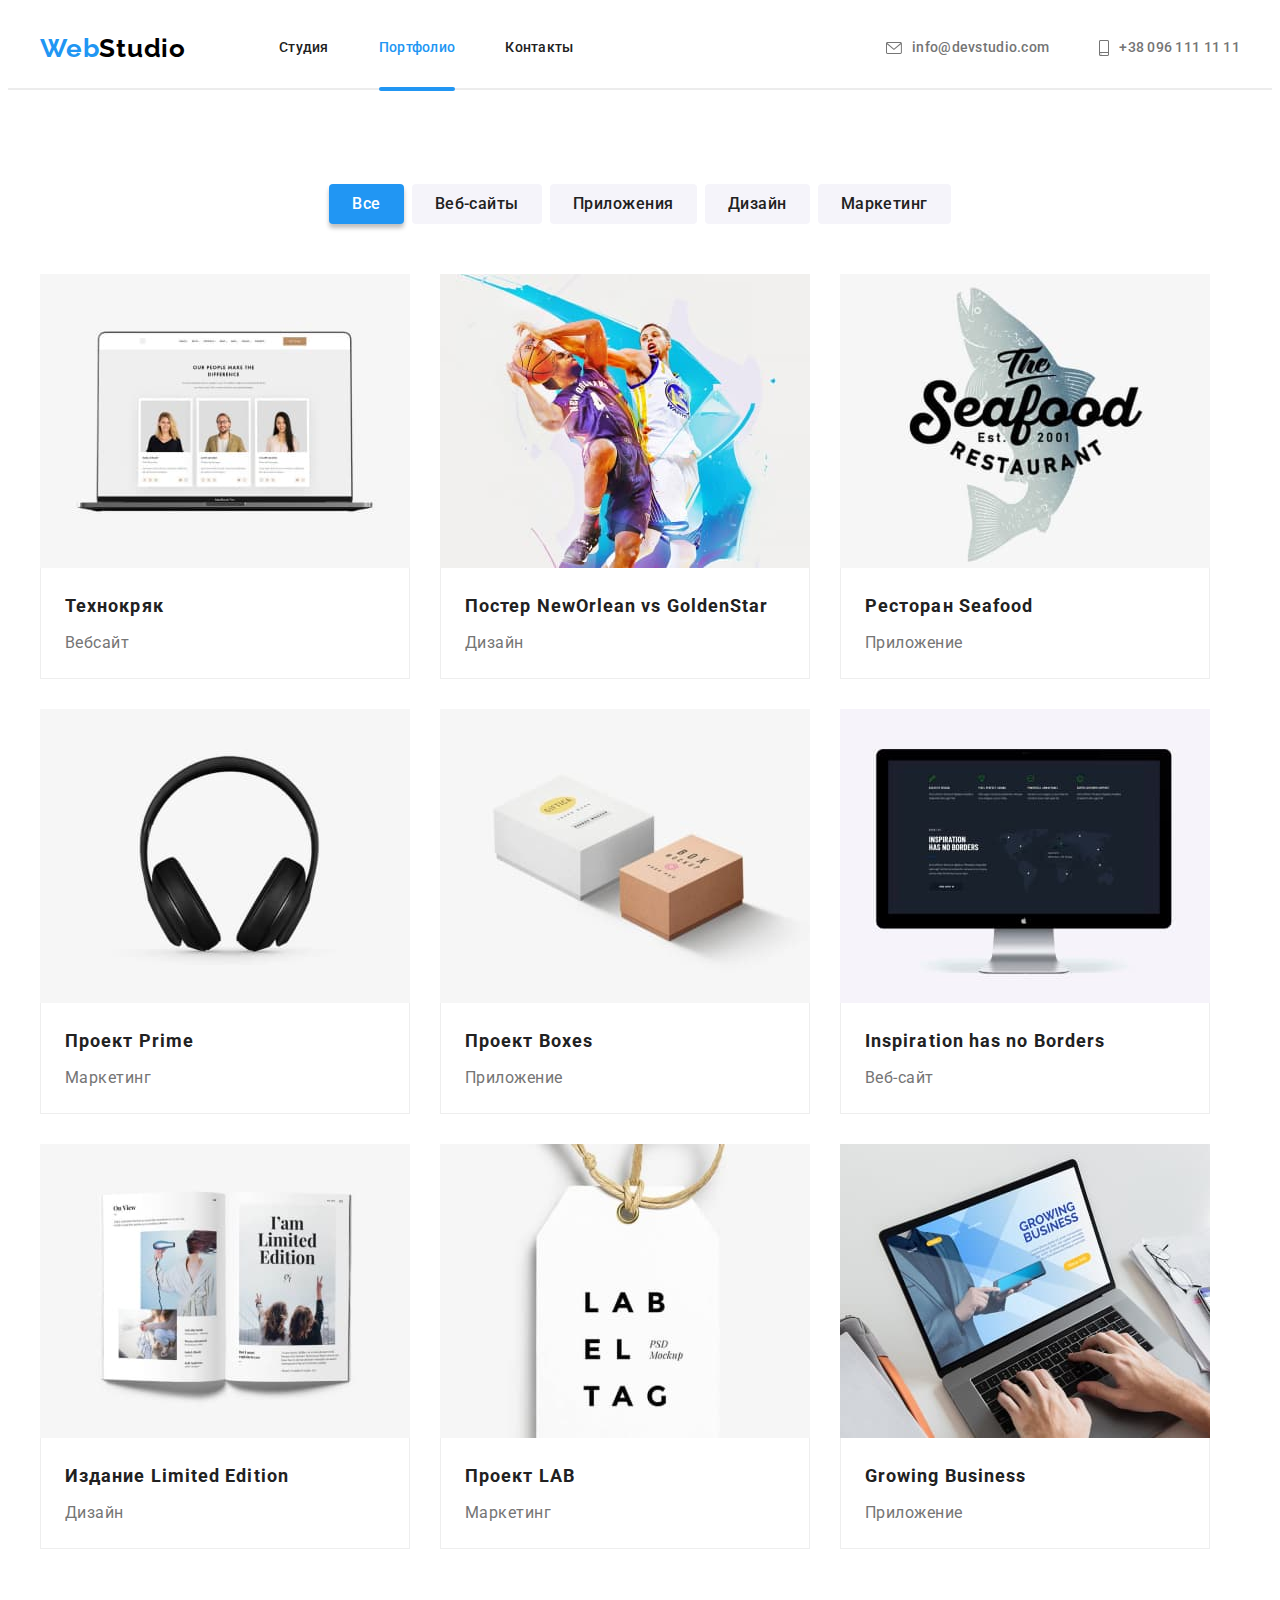
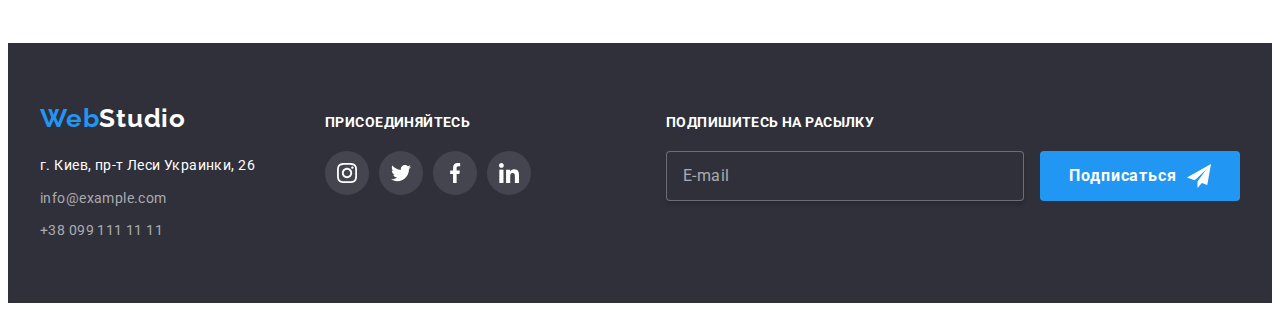
==== commit 7f6d72f6: "21.02.2022 ver1.2" ====
--- a/portfolio.html
+++ b/portfolio.html
@@ -10,9 +10,9 @@
 
         <link href="https://fonts.googleapis.com/css2?family=Raleway:wght@700&family=Roboto:wght@400;500;700;900&display=swap" rel="stylesheet">
 
-        <!-- <link rel="stylesheet" href="https://cdnjs.cloudflare.com/ajax/libs/modern-normalize/1.0.0/modern-normalize.min.css" integrity="sha512-ISS7cAi1PEhQ8jnbJpJZMd29NlhNj4AWYyLOSp2CE/CsHxTCu+r+t0D2yoJudVrd0/8fTVPUVDzY5Tvli75u/g==" crossorigin="anonymous" referrerpolicy="no-referrer" /> -->
+        <link rel="stylesheet" href="https://cdnjs.cloudflare.com/ajax/libs/modern-normalize/1.0.0/modern-normalize.min.css" integrity="sha512-ISS7cAi1PEhQ8jnbJpJZMd29NlhNj4AWYyLOSp2CE/CsHxTCu+r+t0D2yoJudVrd0/8fTVPUVDzY5Tvli75u/g==" crossorigin="anonymous" referrerpolicy="no-referrer" />
         
-        <link rel="stylesheet" href="./css/main.min.css">
+        <link rel="stylesheet" href="./CSS/main.min.css">
     </head>
     <body>
         <!-- ============================== HEADER ============================== -->
--- a/CSS/main.min.css
+++ b/CSS/main.min.css
@@ -0,0 +1 @@
+:root{--main-font: "Roboto", sans-serif;--second-font: "Raleway", sans-serif;--main-color: #212121;--second-color: #757575;--accent-color: #2196F3;--bghero-color: #2F303A;--hero-title-color: #FFFFFF;--modal-btn-accent-color: #188CE8;--thumb-bg-color: #f5f4fa;--icon-socialmedia-color: #afb1b8;--footer-bg-color: #2F303A;--footer-logo-color: white;--adr-contact-color: rgba(255, 255, 255, 60%);--media-item-footer-bg-color: rgba(255, 255, 255, 0.1);--logo-color: #000000;--works-img-overlay-bgcolor: rgba(47, 48, 58, 0.8);--modal-backdrop-bgcolor: rgba(0, 0, 0, 0.5);--header-border-color: #ECECEC;--project-item-gap: 30px}.visually-hidden{position:absolute;width:1px;height:1px;margin:-1px;padding:0;overflow:hidden;border:0;clip:rect(0 0 0 0)}h1,h2,h3,h4,h5,h6,p{margin-top:0px;margin-bottom:0px}ul,ol{margin-top:0px;margin-bottom:0px;padding-left:0px}img{display:block}.list{list-style:none;padding:0px;margin:0px}.link{text-decoration:none}.container{width:1200px;padding-left:15px;padding-right:15px;margin:0 auto}body{font-family:var(--main-font)}.container{width:1200px;padding-left:15px;padding-right:15px;margin:0 auto}.logo{font-family:var(--second-font);font-weight:700;font-size:26px;line-height:1.19;letter-spacing:.03em;color:var(--logo-color);padding:24px 0px}.logo_accent{color:var(--accent-color)}.logo_footer{display:inline-block;margin-bottom:20px;padding:0;color:var(--footer-logo-color)}.modal-btn{display:inline-flex;justify-content:center;align-items:center;width:200px;height:50px;padding-top:10px;padding-bottom:10px;font-family:var(--main-font);cursor:pointer;font-weight:700;font-size:16px;line-height:1.875;letter-spacing:.06em;color:var(--hero-title-color);background-color:var(--accent-color);border:1px solid transparent;border-radius:4px;transition:background-color 250ms cubic-bezier(0.4, 0, 0.2, 1)}.modal-btn:hover,.modal-btn:focus{background-color:var(--modal-btn-accent-color)}.modal-btn__icon{width:24px;height:24px}.modal-btn_space{margin-right:10px}.social{display:flex}.social__item:not(:first-child){margin-left:10px}.social__link{display:flex;justify-content:center;align-items:center;width:44px;height:44px;border-radius:50%;transition:background-color 250ms cubic-bezier(0.4, 0, 0.2, 1)}.social__link:hover,.social__link:focus{outline:none;background-color:var(--accent-color)}.social__link_footer{background-color:var(--media-item-footer-bg-color)}.social__icon{width:20px;height:20px;fill:var(--icon-socialmedia-color);transition:fill 250ms cubic-bezier(0.4, 0, 0.2, 1)}.social__link:hover .social__icon,.social__link:focus .social__icon{fill:var(--hero-title-color)}.social__icon_footer{fill:var(--hero-title-color)}.social_footer{padding:0}.backdrop{position:fixed;top:0;left:0;width:100%;height:100%;background-color:var(--modal-backdrop-bgcolor);z-index:999;transition:opacity 250ms cubic-bezier(0.4, 0, 0.2, 1),visibility 250ms cubic-bezier(0.4, 0, 0.2, 1)}.backdrop.is-hidden{opacity:0;visibility:hidden;pointer-events:none}.modal{position:absolute;top:50%;left:50%;transform:translate(-50%, -50%) scale(1);padding:40px;width:528px;border-radius:4px;background-color:#fff;box-shadow:0px 1px 3px rgba(0,0,0,.12),0px 1px 1px rgba(0,0,0,.14),0px 2px 1px rgba(0,0,0,.2);transition:transform 250ms cubic-bezier(0.4, 0, 0.2, 1)}.modal__closebutton{position:absolute;top:8px;right:8px;cursor:pointer;display:flex;justify-content:center;align-items:center;width:30px;height:30px;box-sizing:border-box;background:var(--hero-title-color);border:1px solid rgba(0,0,0,.1);border-radius:50%;box-shadow:0px 1px 3px rgba(0,0,0,.12),0px 1px 1px rgba(0,0,0,.14),0px 2px 1px rgba(0,0,0,.2);transition:box-shadow 250ms cubic-bezier(0.4, 0, 0.2, 1)}.modal__closebutton:hover,.modal__closebutton:focus{box-shadow:none}.backdrop.is-hidden .modal{transform:translate(-50%, -50%) scale(0)}.modal__icon-close{width:11px;height:11px;transition:fill 250ms cubic-bezier(0.4, 0, 0.2, 1)}.modal__closebutton:hover .modal__icon-close,.modal__closebutton:focus .modal__icon-close{fill:var(--accent-color)}.form{display:flex;flex-direction:column;align-items:center}.form__title{font-family:var(--main-font);font-style:normal;font-weight:700;font-size:20px;line-height:1.15;text-align:center;letter-spacing:.03em;margin-bottom:12px;color:#212121}.form__list{width:100%;margin-bottom:20px}.form__field{display:flex;flex-direction:column;align-items:start}.form__field:not(:last-child){margin-bottom:10px}.form__label{font-family:var(--main-font);font-weight:400;font-size:12px;line-height:1.16;letter-spacing:.01em;color:var(--second-color);margin-bottom:4px}.form__label:hover{cursor:pointer}.form__wrapper{position:relative;width:100%}.form__input{width:100%;height:40px;border:1px solid rgba(33,33,33,.2);border-radius:4px;padding-left:41px;transition:border 250ms cubic-bezier(0.4, 0, 0.2, 1)}.form__input:focus{outline:none;border:1px solid var(--accent-color)}.form__icon{padding:0;position:absolute;top:50%;left:15px;transform:translateY(-50%);transition:fill 250ms cubic-bezier(0.4, 0, 0.2, 1)}.form__input:focus+.form__icon{fill:var(--accent-color)}.form__wrapper:hover .form__input,.form__wrapper:hover textarea{cursor:pointer}textarea{resize:none;width:100%;height:120px;border:1px solid rgba(33,33,33,.2);border-radius:4px;padding:12px 16px;transition:border 250ms cubic-bezier(0.4, 0, 0.2, 1)}textarea::-moz-placeholder{font-family:var(--main-font);font-weight:400;font-size:14px;line-height:1.14;letter-spacing:.01em;color:rgba(117,117,117,.5)}textarea:-ms-input-placeholder{font-family:var(--main-font);font-weight:400;font-size:14px;line-height:1.14;letter-spacing:.01em;color:rgba(117,117,117,.5)}textarea::placeholder{font-family:var(--main-font);font-weight:400;font-size:14px;line-height:1.14;letter-spacing:.01em;color:rgba(117,117,117,.5)}textarea:hover{cursor:pointer}textarea:focus{outline:none;border:1px solid var(--accent-color)}.policy{position:relative;display:flex;justify-content:end;margin-bottom:30px}.checkbox__label{margin-left:22px;cursor:pointer;font-family:var(--main-font);font-weight:400;font-size:14px;line-height:1.71;letter-spacing:.03em;color:var(--second-color)}.custom-checkbox{position:absolute;top:50%;left:0;transform:translateY(-50%);display:flex;justify-content:center;align-items:center;width:16px;height:15px;border:2px solid #212121;border-radius:2px;transition:border 250ms cubic-bezier(0.4, 0, 0.2, 1),background-color 250ms cubic-bezier(0.4, 0, 0.2, 1)}.checkbox:focus+.checkbox__label>.custom-checkbox{border:2px solid var(--accent-color)}.checkbox:checked+.checkbox__label>.custom-checkbox{background-color:var(--accent-color);border:2px solid var(--accent-color)}.checkbox__link{color:var(--accent-color)}.section-title{margin-bottom:50px;font-weight:700;font-size:36px;line-height:1.16;text-align:center;letter-spacing:.03em;color:var(--main-color)}.header{border-bottom:2px solid var(--header-border-color)}.header__content{display:flex;align-items:center}.nav{display:flex;margin-left:93px}.nav__item{position:relative}.nav__item:not(:last-child){margin-right:50px}.nav__link{display:block;padding-top:32px;padding-bottom:32px;font-family:var(--main-font);font-weight:500;font-size:14px;line-height:1.14;letter-spacing:.02em;color:var(--main-color);transition:color 250ms cubic-bezier(0.4, 0, 0.2, 1)}.nav__link::after{position:absolute;bottom:-3px;left:0;content:"";display:inline-block;width:100%;height:4px;background-color:var(--accent-color);border-radius:2px;opacity:0}.nav__link:hover,.nav__link:focus{color:var(--accent-color)}.nav__link_curentpage{pointer-events:none;color:var(--accent-color)}.nav__link_curentpage::after{opacity:1}.header-contacts{display:flex;margin-left:auto}.header-contacts__item+.header-contacts__item{margin-left:50px}.header-contacts__link{padding-top:32px;padding-bottom:32px;display:flex;align-items:center;font-family:var(--main-font);font-weight:500;font-size:14px;line-height:1.14;letter-spacing:.02em;color:var(--second-color);transition:color 250ms cubic-bezier(0.4, 0, 0.2, 1)}.header-contacts__link:hover,.header-contacts__link:focus{color:var(--accent-color)}.header-contacts__icon{fill:var(--second-color);margin-right:10px}.header-contacts__link:hover .header-contacts__icon,.header-contacts__link:focus .header-contacts__icon{fill:currentColor}.hero{position:relative;background-color:var(--bghero-color);text-align:center;padding-top:200px;padding-bottom:200px;width:100%;background-image:linear-gradient(rgba(47, 48, 58, 0.4), rgba(47, 48, 58, 0.4)),url(../../images/hero/bg-picture.png);background-repeat:no-repeat;background-position:center;background-size:cover;width:1600px;margin:0 auto}.hero__title{margin-bottom:30px;font-weight:900;font-size:44px;line-height:1.36;letter-spacing:.06em;text-transform:uppercase;color:var(--hero-title-color)}.advantages{padding-top:94px;padding-bottom:94px}.advantages__list{display:flex}.advantages__item{width:270px}.advantages__item:not(:first-child){margin-left:30px}.advantages__thumb{margin-bottom:30px;display:flex;justify-content:center;align-items:center;width:270px;height:120px;background-color:var(--thumb-bg-color);border-radius:4px}.advantages__title{margin-bottom:10px;font-weight:700;font-size:14px;line-height:1.14;letter-spacing:.03em;text-transform:uppercase}.advantages__text{font-weight:400;font-size:14px;line-height:1.71;letter-spacing:.03em;color:var(--second-color)}.advantages__icon{width:70px;height:70px;display:flex}.works{padding-bottom:94px}.works__list{display:flex}.works__item{position:relative}.works__item:not(:last-child){margin-right:30px}.works__overlay{position:absolute;bottom:0;left:0;font-family:var(--main-font);font-weight:700;font-size:14px;line-height:1.14;letter-spacing:.03em;text-transform:uppercase;display:flex;justify-content:center;align-items:center;width:100%;height:70px;background-color:var(--works-img-overlay-bgcolor);color:var(--hero-title-color)}.team{padding-bottom:94px;padding-top:94px;background-repeat:no-repeat;background-position:center;background-size:cover;width:1600px;margin:0 auto;background-color:var(--thumb-bg-color)}.team__list{display:flex}.team__item{background-image:url(../../images/team/team-bg-jpg.jpg);background-position:center;width:270px;height:428px;box-shadow:0px 1px 3px rgba(0,0,0,.12),0px 1px 1px rgba(0,0,0,.14),0px 2px 1px rgba(0,0,0,.2);border-radius:0px 0px 4px 4px}.team__item:not(:last-child){margin-right:30px}.team__thumb{padding:30px 32px}.team__title{margin-bottom:10px;font-weight:500;font-size:16px;line-height:1.18;text-align:center;letter-spacing:.03em;color:var(--main-color)}.team__text{margin-bottom:16px;font-weight:400;font-size:16px;line-height:1.18;text-align:center;letter-spacing:.03em;color:var(--second-color)}.clients{padding-top:94px;padding-bottom:94px}.clients__list{display:flex}.clients__logo:not(:first-child){margin-left:30px}.clients__link{width:170px;height:92px;display:flex;justify-content:center;align-items:center;border:1px var(--icon-socialmedia-color) solid;border-radius:4px;transition:border 250ms cubic-bezier(0.4, 0, 0.2, 1)}.clients__link:hover,.clients__link:focus{outline:none;border:1px var(--accent-color) solid}.clients__icon{width:106px;height:60px;fill:var(--icon-socialmedia-color);transition:fill 250ms cubic-bezier(0.4, 0, 0.2, 1)}.clients__link:hover .clients__icon,.clients__link:focus .clients__icon{fill:var(--accent-color)}.footer{background-color:var(--footer-bg-color);display:flex;flex-direction:column;padding-top:60px;padding-bottom:60px}.footer .container{display:flex;align-items:baseline}.footer-contacts__item{font-style:normal}.footer-contacts__item:not(:last-child){margin-bottom:9px}.footer-contacts__address{font-weight:400;font-size:14px;line-height:1.71;letter-spacing:.03em;color:var(--adr-contact-color);transition:color 250ms cubic-bezier(0.4, 0, 0.2, 1)}.footer-contacts__address:hover,.footer-contacts__address:focus{color:var(--accent-color)}.footer-contacts__address_white-accent{color:var(--hero-title-color)}.join{width:206px;height:80px;margin-left:70px}.join__title{margin-bottom:20px;font-family:var(--main-font);font-weight:700;font-size:14px;line-height:1.14;letter-spacing:.03em;text-transform:uppercase;color:var(--hero-title-color)}.footer-subscribe{width:574px;margin-left:auto}.subscribe{display:flex;flex-direction:column;align-items:start}.subscribe__title{cursor:pointer}.subscribe__wrapper{position:relative;width:100%}.subscribe__input{width:358px;height:50px;margin-right:12px;padding-left:16px;border:1px solid rgba(255,255,255,.3);box-sizing:border-box;box-shadow:0px 4px 4px rgba(0,0,0,.15);border-radius:4px;color:var(--hero-title-color);background-color:var(--bghero-color)}.subscribe__input::-moz-placeholder{font-family:var(--main-font);font-style:normal;font-weight:normal;font-size:16px;line-height:1.25;letter-spacing:.03em;color:rgba(255,255,255,.6)}.subscribe__input:-ms-input-placeholder{font-family:var(--main-font);font-style:normal;font-weight:normal;font-size:16px;line-height:1.25;letter-spacing:.03em;color:rgba(255,255,255,.6)}.subscribe__input::placeholder{font-family:var(--main-font);font-style:normal;font-weight:normal;font-size:16px;line-height:1.25;letter-spacing:.03em;color:rgba(255,255,255,.6)}.projects-nav__wiev{display:flex;justify-content:center;margin-bottom:50px}.projects-nav__btn{padding-top:6px;padding-bottom:6px;padding-left:22px;padding-right:22px;border-radius:4px;border:1px solid transparent;font-family:var(--main-font);font-weight:500;font-size:16px;line-height:1.62;text-align:center;letter-spacing:.03em;color:var(--main-color);background:var(--thumb-bg-color);cursor:pointer;transition:color 250ms cubic-bezier(0.4, 0, 0.2, 1),background-color 250ms cubic-bezier(0.4, 0, 0.2, 1),box-shadow 250ms cubic-bezier(0.4, 0, 0.2, 1)}.projects-nav__btn:hover,.projects-nav__btn:focus{color:var(--hero-title-color);background:var(--accent-color);box-shadow:0px 4px 4px rgba(0,0,0,.25)}.projects-nav__btn_current{pointer-events:none;color:var(--hero-title-color);background:var(--accent-color);box-shadow:0px 4px 4px rgba(0,0,0,.25)}.projects-nav__item:not(:last-child){margin-right:8px}.projects{padding-top:94px;padding-bottom:94px}.projects__title{display:none}.projects__list{display:flex;flex-wrap:wrap;margin-top:calc(-1*var(--project-item-gap));margin-left:calc(-1*var(--project-item-gap))}.projects__item{display:flex;flex-direction:column;margin-top:var(--project-item-gap);margin-left:var(--project-item-gap);flex-basis:calc(100%/3-var(--project-item-gap));background:var(--hero-title-color)}.projects__link{transition:box-shadow 250ms cubic-bezier(0.4, 0, 0.2, 1)}.projects__link:hover,.projects__link:focus{cursor:pointer;box-shadow:0px 1px 1px rgba(0,0,0,.12),0px 4px 4px rgba(0,0,0,.06),1px 4px 6px rgba(0,0,0,.16)}.projects__overlay{padding:63px 24px;position:absolute;top:0;left:0;width:100%;height:100%;background-color:rgba(33,150,243,.9);transform:translateY(101%);transition:transform 250ms cubic-bezier(0.4, 0, 0.2, 1)}.projects__link:hover .projects__overlay,.projects__link:focus .projects__overlay{transform:translateY(0%)}.projects__wrapper{position:relative;overflow:hidden}.projects__text{font-family:var(--main-font);font-weight:400;font-size:18px;line-height:1.55;letter-spacing:.03em;color:var(--hero-title-color)}.projects__img-thumb{padding:20px 24px;border-left:1px solid #eee;border-right:1px solid #eee;border-bottom:1px solid #eee}.projects__img-title{margin-bottom:4px;font-weight:700;font-size:18px;line-height:2;letter-spacing:.06em;color:var(--main-color)}.projects__img-text{font-weight:400;font-size:16px;line-height:1.87;letter-spacing:.03em;color:var(--second-color)}/*# sourceMappingURL=main.min.css.map */